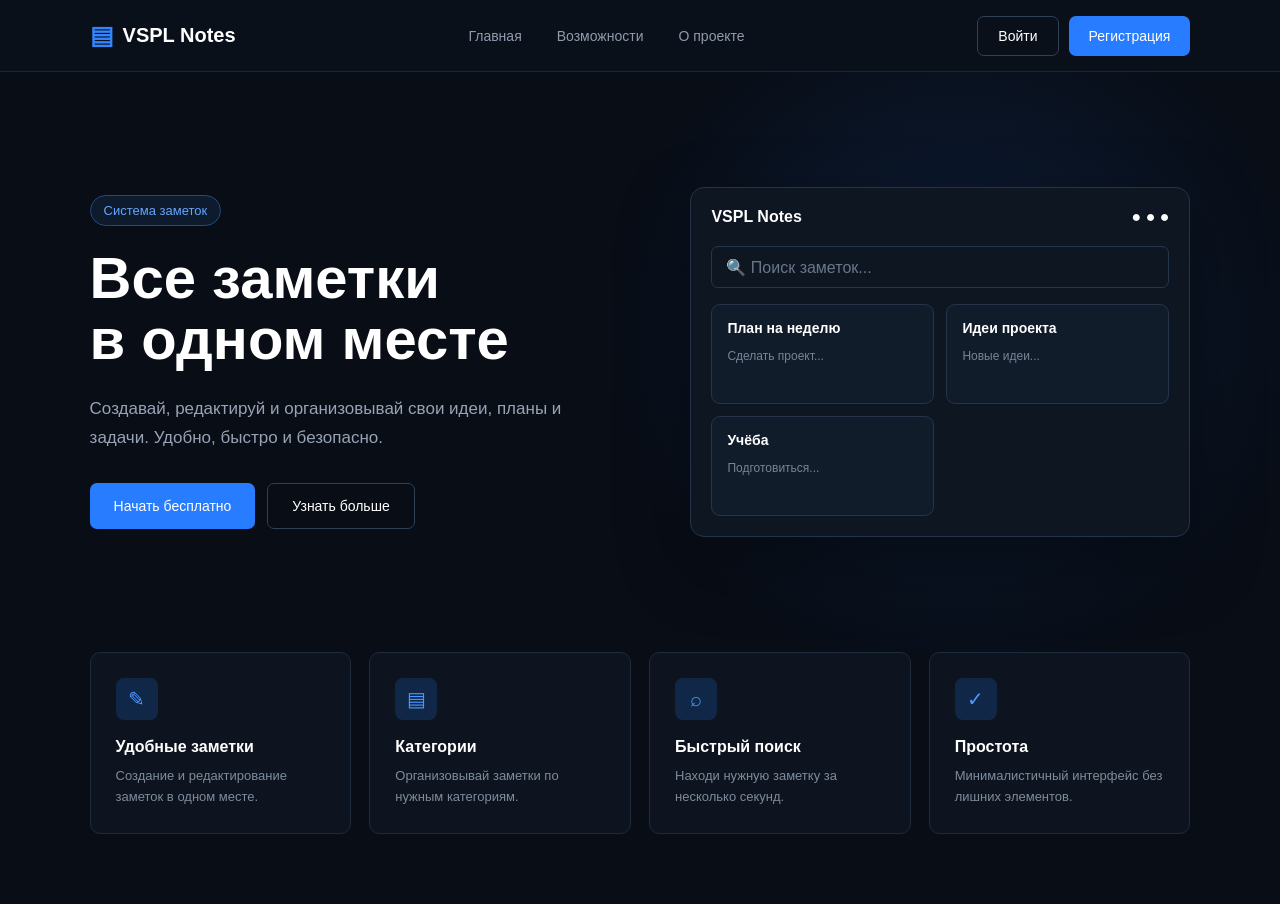
==== index.html @ 58bb454a "Add files via upload" ====
<!DOCTYPE html>
<html lang="ru">
<head>
    <meta charset="UTF-8">
    <meta name="viewport" content="width=device-width, initial-scale=1.0">

    <title>VSPL Notes</title>

    <link rel="stylesheet" href="style.css">
</head>

<body>

    <header class="header">
        <div class="logo">
            <span class="logo-icon">▤</span>
            VSPL Notes
        </div>

        <nav class="nav">
            <a href="index.html">Главная</a>
            <a href="#features">Возможности</a>
            <a href="#features">О проекте</a>
        </nav>

        <div class="header-buttons">
            <button class="btn btn-outline" type="button">Войти</button>
            <button class="btn btn-primary" type="button">Регистрация</button>
        </div>
    </header>


    <main>

        <section class="hero">

            <div class="hero-content">

                <div class="badge">
                    Система заметок
                </div>

                <h1>
                    Все заметки<br>
                    в одном месте
                </h1>

                <p>
                    Создавай, редактируй и организовывай
                    свои идеи, планы и задачи.
                    Удобно, быстро и безопасно.
                </p>

                <div class="hero-buttons">
                    <button type="button" class="btn btn-primary btn-large">
                        Начать бесплатно
                    </button>

                    <button type="button" class="btn btn-outline btn-large">
                        Узнать больше
                    </button>
                </div>

            </div>

            <div class="hero-card">

                <div class="mini-header">
                    <span>VSPL Notes</span>
                    <span>● ● ●</span>
                </div>

                <div class="mini-search">
                    🔍 Поиск заметок...
                </div>

                <div class="mini-notes">

                    <div class="mini-note">
                        <strong>План на неделю</strong>
                        <span>Сделать проект...</span>
                    </div>

                    <div class="mini-note">
                        <strong>Идеи проекта</strong>
                        <span>Новые идеи...</span>
                    </div>

                    <div class="mini-note">
                        <strong>Учёба</strong>
                        <span>Подготовиться...</span>
                    </div>

                </div>

            </div>

        </section>


        <section class="features" id="features">

            <div class="feature">
                <div class="feature-icon">✎</div>

                <h3>Удобные заметки</h3>

                <p>
                    Создание и редактирование
                    заметок в одном месте.
                </p>
            </div>


            <div class="feature">
                <div class="feature-icon">▤</div>

                <h3>Категории</h3>

                <p>
                    Организовывай заметки
                    по нужным категориям.
                </p>
            </div>


            <div class="feature">
                <div class="feature-icon">⌕</div>

                <h3>Быстрый поиск</h3>

                <p>
                    Находи нужную заметку
                    за несколько секунд.
                </p>
            </div>


            <div class="feature">
                <div class="feature-icon">✓</div>

                <h3>Простота</h3>

                <p>
                    Минималистичный интерфейс
                    без лишних элементов.
                </p>
            </div>

        </section>

    </main>


    <script src="script.js"></script>

</body>
</html>
---- style.css ----
* {
    margin: 0;
    padding: 0;
    box-sizing: border-box;
}

body {
    font-family: Arial, sans-serif;
    background: #080d16;
    color: #ffffff;
    min-height: 100vh;
}

.header {
    height: 72px;
    display: flex;
    align-items: center;
    justify-content: space-between;
    padding: 0 7%;
    border-bottom: 1px solid #1b2635;
    background: #0a101a;
}

.logo {
    display: flex;
    align-items: center;
    gap: 9px;
    font-size: 20px;
    font-weight: 700;
}

.logo-icon {
    color: #3185ff;
    font-size: 25px;
}

.nav {
    display: flex;
    gap: 35px;
}

.nav a {
    color: #8f9bad;
    text-decoration: none;
    font-size: 14px;
}

.nav a:hover {
    color: #ffffff;
}

.header-buttons {
    display: flex;
    gap: 10px;
}

.btn {
    border: none;
    border-radius: 7px;
    padding: 11px 20px;
    font-size: 14px;
    cursor: pointer;
    transition: 0.2s;
}

.btn-primary {
    background: #287cff;
    color: white;
}

.btn-primary:hover {
    background: #1769e8;
}

.btn-outline {
    background: transparent;
    color: white;
    border: 1px solid #304055;
}

.btn-outline:hover {
    background: #131d2a;
}

.hero {
    min-height: 580px;
    display: flex;
    align-items: center;
    justify-content: space-between;
    gap: 70px;
    padding: 70px 7%;
    background:
        radial-gradient(
            circle at 75% 45%,
            rgba(40, 124, 255, 0.15),
            transparent 35%
        );
}

.hero-content {
    max-width: 560px;
}

.badge {
    display: inline-block;
    padding: 7px 13px;
    margin-bottom: 22px;
    border: 1px solid #234a7c;
    border-radius: 20px;
    color: #65a5ff;
    background: #0d1b2d;
    font-size: 13px;
}

.hero h1 {
    font-size: 58px;
    line-height: 1.05;
    margin-bottom: 25px;
}

.hero p {
    color: #98a4b5;
    font-size: 17px;
    line-height: 1.7;
    max-width: 480px;
}

.hero-buttons {
    display: flex;
    gap: 12px;
    margin-top: 30px;
}

.btn-large {
    padding: 14px 24px;
}

.hero-card {
    width: 500px;
    min-height: 330px;
    padding: 20px;
    border: 1px solid #243347;
    border-radius: 14px;
    background: #0e1622;
    box-shadow: 0 25px 70px rgba(0, 0, 0, 0.35);
}

.mini-header {
    display: flex;
    justify-content: space-between;
    color: #ffffff;
    font-weight: 600;
    margin-bottom: 20px;
}

.mini-search {
    height: 42px;
    display: flex;
    align-items: center;
    padding: 0 14px;
    border: 1px solid #26364a;
    border-radius: 7px;
    color: #69778a;
    margin-bottom: 16px;
}

.mini-notes {
    display: grid;
    grid-template-columns: repeat(2, 1fr);
    gap: 12px;
}

.mini-note {
    min-height: 100px;
    padding: 15px;
    border: 1px solid #253449;
    border-radius: 9px;
    background: #111c2a;
}

.mini-note strong {
    display: block;
    margin-bottom: 10px;
    font-size: 14px;
}

.mini-note span {
    color: #778598;
    font-size: 12px;
}

.features {
    display: grid;
    grid-template-columns: repeat(4, 1fr);
    gap: 18px;
    padding: 0 7% 70px;
}

.feature {
    padding: 25px;
    border: 1px solid #1e2b3d;
    border-radius: 10px;
    background: #0d141f;
}

.feature-icon {
    width: 42px;
    height: 42px;
    display: flex;
    align-items: center;
    justify-content: center;
    margin-bottom: 18px;
    border-radius: 8px;
    background: #102747;
    color: #4d98ff;
    font-size: 20px;
}

.feature h3 {
    margin-bottom: 10px;
    font-size: 16px;
}

.feature p {
    color: #7e8b9d;
    font-size: 13px;
    line-height: 1.6;
}


@media (max-width: 900px) {

    .nav {
        display: none;
    }

    .hero {
        flex-direction: column;
        align-items: flex-start;
    }

    .hero-card {
        width: 100%;
    }

    .features {
        grid-template-columns: repeat(2, 1fr);
    }
}


@media (max-width: 600px) {

    .header {
        padding: 0 20px;
    }

    .header-buttons .btn-outline {
        display: none;
    }

    .hero {
        padding: 50px 20px;
    }

    .hero h1 {
        font-size: 42px;
    }

    .hero-buttons {
        flex-direction: column;
    }

    .hero-card {
        width: 100%;
    }

    .features {
        grid-template-columns: 1fr;
        padding: 0 20px 50px;
    }
}


a {
    color: #65a5ff;
    text-decoration: none;
}

.auth-page {
    min-height: 100vh;
    background:
        radial-gradient(
            circle at 50% 40%,
            rgba(40, 124, 255, 0.12),
            transparent 40%
        ),
        #080d16;
}

.auth-logo {
    color: #ffffff;
}

.auth-link {
    font-size: 14px;
}

.auth-container {
    min-height: calc(100vh - 72px);
    display: flex;
    justify-content: center;
    align-items: center;
    padding: 40px 20px;
}

.auth-card {
    width: 100%;
    max-width: 440px;
    padding: 35px;
    border: 1px solid #243347;
    border-radius: 14px;
    background: #0d141f;
    box-shadow: 0 20px 60px rgba(0, 0, 0, 0.25);
}

.auth-icon {
    width: 48px;
    height: 48px;
    display: flex;
    align-items: center;
    justify-content: center;
    margin: 0 auto 20px;
    border-radius: 12px;
    background: #102747;
    color: #4d98ff;
    font-size: 27px;
}

.auth-card h1 {
    text-align: center;
    font-size: 26px;
    margin-bottom: 12px;
}

.auth-description {
    margin-bottom: 28px;
    color: #8f9bad;
    text-align: center;
    font-size: 14px;
    line-height: 1.6;
}

.auth-card label {
    display: block;
    margin: 17px 0 8px;
    font-size: 13px;
    color: #c4cedb;
}

.auth-card input {
    width: 100%;
    padding: 13px;
    border: 1px solid #26364a;
    border-radius: 7px;
    outline: none;
    background: #0a111b;
    color: #ffffff;
    font-size: 14px;
}

.auth-card input:focus {
    border-color: #287cff;
}

.auth-card input::placeholder {
    color: #66758a;
}

.auth-submit {
    width: 100%;
    margin-top: 18px;
    padding: 14px;
}

.auth-footer {
    margin-top: 24px;
    text-align: center;
    color: #8f9bad;
    font-size: 13px;
}

.auth-footer a {
    margin-left: 4px;
}

.auth-message {
    margin-top: 12px;
    color: #ff7777;
    font-size: 13px;
    line-height: 1.5;
}

@media (max-width: 500px) {
    .auth-card {
        padding: 25px 20px;
    }

    .auth-link {
        font-size: 12px;
    }
}


/* =====================================
   VSPL NOTES — DASHBOARD
===================================== */

.dashboard-page {
    display: flex;
    min-height: 100vh;
    background: #080d16;
    color: #edf3fc;
}

.dashboard-page button,
.dashboard-page input,
.dashboard-page select,
.dashboard-page textarea {
    font: inherit;
}

.sidebar {
    width: 250px;
    flex-shrink: 0;
    display: flex;
    flex-direction: column;
    padding: 28px 17px 18px;
    background: #0b121d;
    border-right: 1px solid #1e2b3d;
}

.sidebar .logo {
    margin: 0 0 35px 8px;
    color: #fff;
    text-decoration: none;
}

.sidebar-add {
    width: 100%;
    min-height: 44px;
    margin-bottom: 34px;
}

.sidebar-heading,
.topbar-caption,
.welcome-label {
    color: #718198;
    font-size: 10px;
    font-weight: 700;
    letter-spacing: 1.3px;
}

.sidebar-heading {
    margin: 0 8px 13px;
}

.sidebar-nav {
    display: flex;
    flex-direction: column;
    gap: 6px;
}

.side-link {
    display: flex;
    align-items: center;
    gap: 11px;
    width: 100%;
    padding: 12px 10px;
    border: 1px solid transparent;
    border-radius: 7px;
    background: transparent;
    color: #96a5b9;
    text-align: left;
    font-size: 13px;
    cursor: pointer;
}

.side-link > span:first-child {
    width: 18px;
    text-align: center;
    font-size: 17px;
}

.side-link:hover,
.side-link.active {
    color: #eaf3ff;
    background: #14243a;
}

.side-link.active {
    border-color: #203a5b;
}

.side-count {
    margin-left: auto;
    color: #7e9ec6;
    font-size: 11px;
}

.sidebar-bottom {
    display: flex;
    align-items: center;
    gap: 10px;
    margin-top: auto;
    padding: 18px 2px 0;
    border-top: 1px solid #1e2b3d;
}

.user-avatar {
    display: flex;
    align-items: center;
    justify-content: center;
    width: 37px;
    height: 37px;
    flex-shrink: 0;
    border-radius: 50%;
    background: #213754;
    color: #bcd8ff;
    font-weight: 700;
}

.user-info {
    display: flex;
    flex-direction: column;
    gap: 4px;
    min-width: 0;
}

.user-info strong {
    font-size: 12px;
}

.user-info span {
    color: #7e8da1;
    font-size: 10px;
}

.logout-link {
    margin-left: auto;
    color: #8b9bb0;
    font-size: 20px;
}

.dashboard-main {
    flex: 1;
    min-width: 0;
    padding: 32px 38px 20px;
}

.dashboard-topbar {
    display: flex;
    justify-content: space-between;
    align-items: center;
    gap: 20px;
    margin-bottom: 28px;
}

.dashboard-topbar h1 {
    margin-top: 8px;
    font-size: 28px;
    letter-spacing: -0.7px;
}

.topbar-add {
    white-space: nowrap;
}

.welcome-banner {
    position: relative;
    display: flex;
    align-items: center;
    justify-content: space-between;
    min-height: 180px;
    overflow: hidden;
    padding: 28px 32px;
    border: 1px solid #25436a;
    border-radius: 12px;
    background:
        radial-gradient(ellipse at 85% 50%, #193d70 0%, transparent 45%),
        linear-gradient(110deg, #101e31, #0d1523);
}

.welcome-banner > div:first-child {
    position: relative;
    z-index: 1;
    max-width: 600px;
}

.welcome-banner h2 {
    margin: 13px 0 10px;
    font-size: clamp(22px, 3vw, 30px);
}

.welcome-banner p:last-child {
    color: #a0afc2;
    font-size: 13px;
    line-height: 1.7;
}

.welcome-decoration {
    position: absolute;
    right: 38px;
    color: rgba(99, 157, 255, 0.15);
    font-size: 140px;
    font-weight: 800;
    letter-spacing: -12px;
    transform: rotate(-9deg);
}

.stats-grid {
    display: grid;
    grid-template-columns: repeat(3, minmax(0, 1fr));
    gap: 16px;
    margin: 23px 0 36px;
}

.stat-card {
    display: grid;
    grid-template-columns: 42px 1fr;
    align-items: center;
    gap: 5px 13px;
    padding: 19px;
    border: 1px solid #202e40;
    border-radius: 10px;
    background: #0d1521;
}

.stat-icon {
    grid-row: span 3;
    display: flex;
    align-items: center;
    justify-content: center;
    width: 42px;
    height: 42px;
    border-radius: 9px;
    font-size: 21px;
}

.blue-icon {
    color: #66a5ff;
    background: #152c49;
}

.yellow-icon {
    color: #f5c96d;
    background: #382f1d;
}

.green-icon {
    color: #63d6ac;
    background: #15362f;
}

.stat-card > span {
    color: #8e9db1;
    font-size: 12px;
}

.stat-card strong {
    font-size: 25px;
}

.stat-card small {
    color: #6f8095;
    font-size: 11px;
}

.notes-toolbar {
    display: flex;
    justify-content: space-between;
    align-items: center;
    gap: 20px;
    margin-bottom: 22px;
}

.notes-toolbar h2 {
    font-size: 19px;
    margin-bottom: 7px;
}

.notes-toolbar p {
    color: #7e8da1;
    font-size: 12px;
}

.notes-controls {
    display: flex;
    align-items: center;
    gap: 9px;
}

.search-box {
    display: flex;
    align-items: center;
    gap: 8px;
    width: 220px;
    padding: 0 12px;
    border: 1px solid #26364a;
    border-radius: 7px;
    background: #0c1420;
    color: #8396ad;
}

.search-box input {
    width: 100%;
    min-width: 0;
    height: 39px;
    border: 0;
    outline: 0;
    background: transparent;
    color: #fff;
    font-size: 12px;
}

.search-box input::placeholder {
    color: #697b91;
}

.dashboard-page select {
    max-width: 180px;
    height: 39px;
    padding: 0 10px;
    border: 1px solid #26364a;
    border-radius: 7px;
    outline: none;
    background: #0c1420;
    color: #c1ccda;
    font-size: 12px;
}

.category-shortcuts {
    display: flex;
    flex-wrap: wrap;
    gap: 9px;
    margin-bottom: 19px;
}

.category-chip {
    display: flex;
    align-items: center;
    gap: 7px;
    padding: 9px 12px;
    border: 1px solid #253347;
    border-radius: 7px;
    background: #0d1521;
    color: #9baabd;
    font-size: 12px;
    cursor: pointer;
}

.category-chip:hover,
.category-chip.selected {
    border-color: #3765a0;
    background: #14253c;
    color: #e4efff;
}

.chip-dot {
    width: 7px;
    height: 7px;
    border-radius: 50%;
}

.study-dot {
    background: #61a2ff;
}

.work-dot {
    background: #b18aff;
}

.personal-dot {
    background: #55d5a4;
}

.ideas-dot {
    background: #f3b55e;
}

.notes-grid {
    display: grid;
    grid-template-columns: repeat(3, minmax(0, 1fr));
    gap: 15px;
}

.note-card {
    min-width: 0;
    display: flex;
    flex-direction: column;
    min-height: 205px;
    padding: 18px;
    border: 1px solid #202e40;
    border-radius: 10px;
    background: #0d1521;
    transition: border-color 0.2s, transform 0.2s;
}

.note-card:hover {
    border-color: #36537a;
    transform: translateY(-2px);
}

.note-card-top {
    display: flex;
    align-items: flex-start;
    gap: 10px;
}

.note-card h3 {
    flex: 1;
    min-width: 0;
    overflow-wrap: anywhere;
    font-size: 15px;
    line-height: 1.5;
}

.note-card-actions {
    display: flex;
    gap: 5px;
}

.note-action {
    display: inline-flex;
    align-items: center;
    justify-content: center;
    width: 29px;
    height: 29px;
    flex-shrink: 0;
    border: 1px solid transparent;
    border-radius: 6px;
    background: transparent;
    color: #8193a9;
    cursor: pointer;
}

.note-action:hover {
    border-color: #314762;
    background: #18273a;
    color: white;
}

.note-action.is-favorite {
    color: #f3c45c;
}

.note-preview {
    display: -webkit-box;
    overflow: hidden;
    margin: 15px 0 18px;
    color: #91a0b3;
    font-size: 12px;
    line-height: 1.7;
    white-space: pre-wrap;
    overflow-wrap: anywhere;
    -webkit-box-orient: vertical;
    -webkit-line-clamp: 3;
}

.note-card-bottom {
    display: flex;
    align-items: center;
    justify-content: space-between;
    flex-wrap: wrap;
    gap: 10px;
    margin-top: auto;
    padding-top: 13px;
    border-top: 1px solid #1d2a3b;
}

.note-category {
    display: inline-block;
    padding: 5px 9px;
    border-radius: 5px;
    background: #172d48;
    color: #8bbaff;
    font-size: 10px;
}

.note-category[data-category="Работа"] {
    background: #29213f;
    color: #c2a4ff;
}

.note-category[data-category="Личное"] {
    background: #15372f;
    color: #75d9b2;
}

.note-category[data-category="Идеи"] {
    background: #3a2d1c;
    color: #f0bf75;
}

.note-date {
    color: #738399;
    font-size: 10px;
}

.note-open {
    display: block;
    width: 100%;
    margin-top: 12px;
    padding: 9px;
    border: 1px solid #293a50;
    border-radius: 6px;
    background: transparent;
    color: #b4c8e2;
    font-size: 11px;
    cursor: pointer;
}

.note-open:hover {
    background: #14243a;
}

.empty-state {
    padding: 65px 20px;
    text-align: center;
    border: 1px dashed #293a50;
    border-radius: 12px;
    background: #0c1420;
}

.empty-state[hidden],
.modal-overlay[hidden] {
    display: none;
}

.empty-icon {
    margin-bottom: 16px;
    color: #5e84b7;
    font-size: 42px;
}

.empty-state h3 {
    margin-bottom: 9px;
    font-size: 19px;
}

.empty-state p {
    margin-bottom: 20px;
    color: #8e9db1;
    font-size: 13px;
}

.dashboard-footer {
    display: flex;
    justify-content: space-between;
    gap: 15px;
    margin-top: 45px;
    padding: 20px 0 5px;
    border-top: 1px solid #1c2939;
    color: #64758b;
    font-size: 11px;
}

/* Окно создания и редактирования */

.modal-overlay {
    position: fixed;
    z-index: 10;
    inset: 0;
    display: flex;
    align-items: center;
    justify-content: center;
    overflow-y: auto;
    padding: 20px;
    background: rgba(3, 7, 13, 0.82);
    backdrop-filter: blur(5px);
}

.note-modal {
    width: 100%;
    max-width: 570px;
    max-height: calc(100vh - 40px);
    overflow-y: auto;
    padding: 27px;
    border: 1px solid #2a3b52;
    border-radius: 12px;
    background: #0e1724;
    box-shadow: 0 25px 90px #0008;
}

.modal-header {
    display: flex;
    justify-content: space-between;
    align-items: flex-start;
    margin-bottom: 25px;
}

.modal-header h2 {
    margin-top: 7px;
    font-size: 22px;
}

.modal-close {
    width: 35px;
    height: 35px;
    border: 1px solid #2b3a4e;
    border-radius: 7px;
    background: transparent;
    color: #b6c4d6;
    font-size: 24px;
    cursor: pointer;
}

.note-modal > label {
    display: block;
    margin: 18px 0 8px;
    color: #c1ccda;
    font-size: 12px;
}

.note-modal > input,
.note-modal > textarea,
.note-modal > select {
    width: 100%;
    max-width: none;
    padding: 12px;
    border: 1px solid #293a50;
    border-radius: 7px;
    outline: none;
    background: #09111c;
    color: #eef4fc;
    font-size: 13px;
}

.note-modal > textarea {
    resize: vertical;
    line-height: 1.7;
}

.note-modal > input:focus,
.note-modal > textarea:focus,
.note-modal > select:focus {
    border-color: #3986ff;
}

.form-error {
    min-height: 18px;
    margin-top: 10px;
    color: #ff8585;
    font-size: 12px;
}

.modal-actions {
    display: flex;
    justify-content: flex-end;
    gap: 10px;
    margin-top: 18px;
}

/* Адаптивность */

@media (max-width: 1200px) {
    .dashboard-main {
        padding: 28px 24px;
    }

    .notes-grid {
        grid-template-columns: repeat(2, minmax(0, 1fr));
    }

    .notes-toolbar {
        align-items: flex-start;
        flex-direction: column;
    }

    .notes-controls {
        width: 100%;
        flex-wrap: wrap;
    }

    .search-box {
        flex: 1;
        min-width: 180px;
    }
}

@media (max-width: 760px) {
    .sidebar {
        width: 70px;
        padding: 20px 9px;
    }

    .sidebar .logo {
        justify-content: center;
        margin: 0 0 28px;
        font-size: 0;
    }

    .sidebar .logo-icon {
        font-size: 25px;
    }

    .sidebar-add {
        padding: 12px 0;
        font-size: 0;
    }

    .sidebar-add span {
        font-size: 21px;
    }

    .sidebar-heading,
    .side-link {
        font-size: 0;
    }

    .side-link {
        justify-content: center;
        padding: 13px 5px;
    }

    .side-link > span:first-child {
        font-size: 18px;
    }

    .side-count,
    .user-info,
    .logout-link {
        display: none;
    }

    .sidebar-bottom {
        justify-content: center;
    }

    .dashboard-main {
        padding: 23px 16px;
    }

    .dashboard-topbar {
        align-items: flex-start;
        flex-direction: column;
    }

    .dashboard-topbar h1 {
        font-size: 24px;
    }

    .welcome-banner {
        min-height: 155px;
        padding: 23px;
    }

    .welcome-decoration {
        right: 10px;
        font-size: 95px;
    }

    .stats-grid {
        grid-template-columns: 1fr;
        gap: 10px;
    }

    .stat-card {
        grid-template-columns: 42px 1fr;
    }

    .notes-grid {
        grid-template-columns: 1fr;
    }

    .notes-controls > select {
        flex: 1;
        min-width: 0;
    }

    .dashboard-footer {
        flex-direction: column;
    }
}

@media (max-width: 420px) {
    .dashboard-main {
        padding: 20px 11px;
    }

    .welcome-banner {
        padding: 18px;
    }

    .welcome-banner h2 {
        max-width: 230px;
        font-size: 22px;
    }

    .note-modal {
        padding: 20px;
    }

    .modal-actions {
        flex-direction: column-reverse;
    }

    .modal-actions .btn {
        width: 100%;
    }
}

.note-card[draggable="true"] {
    cursor: grab;
}

.note-card.dragging {
    opacity: 0.4;
    border-color: #3986ff;
}

.note-card.drag-over {
    border-color: #3986ff;
    box-shadow: 0 0 0 1px #3986ff;
    transform: translateY(-3px);
}



/* Страница категорий */

.category-page-grid {
    display: grid;
    grid-template-columns: repeat(2, minmax(0, 1fr));
    gap: 18px;
    margin-top: 30px;
}

.category-page-card {
    padding: 24px;
    border: 1px solid #243347;
    border-radius: 11px;
    background: #0d1521;
    transition: border-color 0.2s, transform 0.2s;
}

.category-page-card:hover {
    border-color: #3986ff;
    transform: translateY(-2px);
}

.category-page-card h2 {
    margin: 18px 0 8px;
    font-size: 19px;
}

.category-page-card p {
    color: #8999ad;
    font-size: 13px;
    line-height: 1.7;
}

.category-page-icon {
    display: flex;
    align-items: center;
    justify-content: center;
    width: 45px;
    height: 45px;
    border-radius: 9px;
    background: #152c49;
    color: #71aaff;
    font-size: 22px;
}

.category-page-count {
    display: block;
    margin: 20px 0 15px;
    color: #dce8f8;
    font-size: 13px;
}

.category-page-card a {
    display: inline-block;
    color: #69a6ff;
    font-size: 12px;
}

.category-page-note {
    margin-top: 25px;
    color: #718198;
    font-size: 12px;
}

@media (max-width: 600px) {
    .category-page-grid {
        grid-template-columns: 1fr;
    }
}


.profile-card,
.profile-settings {
    background: var(--card-bg, #171e2b);
    border: 1px solid var(--border-color, #2b3445);
    border-radius: 16px;
    padding: 24px;
    margin-top: 24px;
}

.profile-card {
    display: flex;
    align-items: center;
    gap: 20px;
}

.profile-avatar {
    width: 76px;
    height: 76px;
    border-radius: 50%;
    display: flex;
    align-items: center;
    justify-content: center;
    background: #2878ed;
    color: white;
    font-size: 30px;
    font-weight: 700;
    flex-shrink: 0;
}

.profile-info h2,
.profile-settings h2 {
    margin-top: 0;
}

.profile-info p,
.setting-row p {
    color: #9ba8bc;
    margin: 8px 0;
}

.profile-status {
    color: #75aaff;
    font-size: 13px;
}

.profile-settings form {
    display: flex;
    flex-direction: column;
    gap: 12px;
    max-width: 500px;
}

.profile-settings input[type="text"],
.profile-settings input[type="email"] {
    width: 100%;
    padding: 12px 14px;
    border-radius: 9px;
    border: 1px solid #354158;
    background: #101621;
    color: white;
    font: inherit;
    box-sizing: border-box;
}

.primary-button {
    padding: 12px 18px;
    border: none;
    border-radius: 9px;
    background: #2878ed;
    color: white;
    font: inherit;
    cursor: pointer;
    margin-top: 8px;
}

.primary-button:hover {
    background: #1d66cf;
}

#profile-message {
    color: #75aaff;
    margin: 4px 0 0;
}

.setting-row {
    display: flex;
    align-items: center;
    justify-content: space-between;
    gap: 16px;
}

.theme-switch {
    display: flex;
    align-items: center;
    gap: 10px;
    cursor: pointer;
}

@media (max-width: 600px) {
    .profile-card {
        align-items: flex-start;
        flex-direction: column;
    }

    .setting-row {
        align-items: flex-start;
        flex-direction: column;
    }
}


/* Состояния загрузки и ошибок */
.loading-message {
    color: #9ba8bc;
    padding: 24px 0;
}

.auth-message.error,
#profile-message.error,
.form-error.error {
    color: #ff8585;
}

button:disabled {
    opacity: 0.65;
    cursor: wait;
}

.note-card[draggable="true"] {
    cursor: grab;
}

.note-card.dragging {
    opacity: 0.45;
}

.note-card.drag-over {
    outline: 2px solid #3986ff;
    transform: translateY(-2px);
}

/* Светлая тема */
body.light-theme {
    background: #f3f6fb;
    color: #172033;
}

body.light-theme .sidebar,
body.light-theme .stat-card,
body.light-theme .note-card,
body.light-theme .profile-card,
body.light-theme .profile-settings,
body.light-theme .category-page-card {
    background: #ffffff;
    border-color: #dce3ed;
    color: #172033;
}

body.light-theme .dashboard-main,
body.light-theme .notes-section {
    color: #172033;
}

body.light-theme .sidebar-heading,
body.light-theme .topbar-caption,
body.light-theme .note-date,
body.light-theme .profile-info p,
body.light-theme .setting-row p,
body.light-theme .category-page-card p,
body.light-theme .category-page-note {
    color: #66748a;
}

body.light-theme .note-preview {
    color: #536176;
}

body.light-theme .notes-controls input,
body.light-theme .notes-controls select,
body.light-theme .profile-settings input[type="text"],
body.light-theme .profile-settings input[type="email"],
body.light-theme .note-modal input,
body.light-theme .note-modal textarea,
body.light-theme .note-modal select {
    background: #ffffff;
    color: #172033;
    border-color: #ccd6e4;
}

body.light-theme .modal-overlay {
    background: rgba(20, 30, 48, 0.45);
}

body.light-theme .note-modal {
    background: #ffffff;
    color: #172033;
}

body.light-theme .category-page-count {
    color: #334155;
}

@media (max-width: 600px) {
    .profile-card,
    .profile-settings {
        padding: 18px;
    }
}
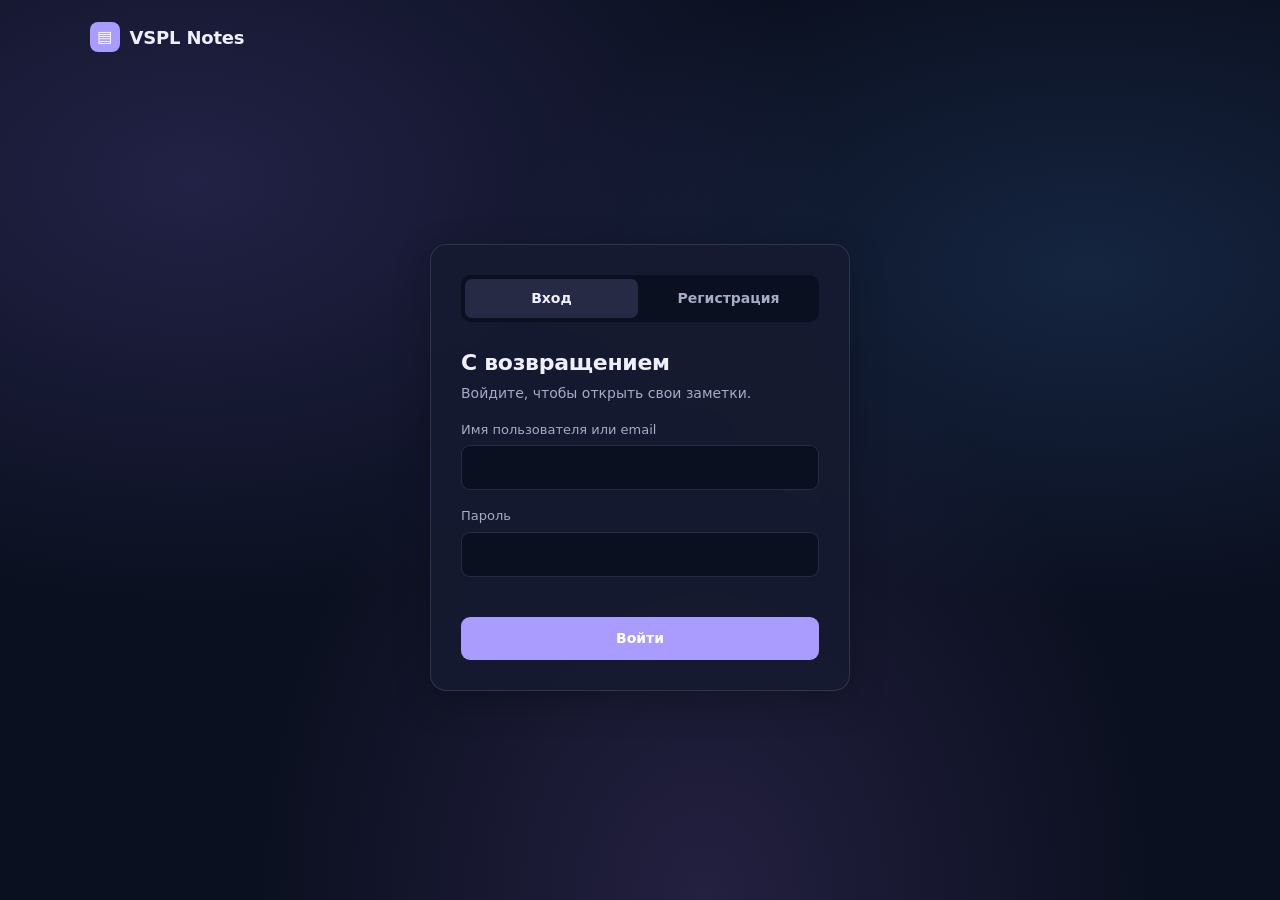
==== commit eafdd745: "Add files via upload" ====
--- a/index.html
+++ b/index.html
@@ -3,156 +3,80 @@
 <head>
     <meta charset="UTF-8">
     <meta name="viewport" content="width=device-width, initial-scale=1.0">
-
-    <title>VSPL Notes</title>
-
+    <title>VSPL Notes — вход</title>
     <link rel="stylesheet" href="style.css">
 </head>
+<body data-page="auth" class="auth-page">
 
-<body>
-
-    <header class="header">
-        <div class="logo">
-            <span class="logo-icon">▤</span>
-            VSPL Notes
-        </div>
-
-        <nav class="nav">
-            <a href="index.html">Главная</a>
-            <a href="#features">Возможности</a>
-            <a href="#features">О проекте</a>
-        </nav>
-
-        <div class="header-buttons">
-            <button class="btn btn-outline" type="button">Войти</button>
-            <button class="btn btn-primary" type="button">Регистрация</button>
-        </div>
+    <header class="auth-header">
+        <a href="index.html" class="logo" data-logo>
+            <span class="logo-icon">▤</span>VSPL Notes
+        </a>
     </header>
 
+    <main class="auth-main">
+        <div class="auth-card">
 
-    <main>
-
-        <section class="hero">
-
-            <div class="hero-content">
-
-                <div class="badge">
-                    Система заметок
-                </div>
-
-                <h1>
-                    Все заметки<br>
-                    в одном месте
-                </h1>
-
-                <p>
-                    Создавай, редактируй и организовывай
-                    свои идеи, планы и задачи.
-                    Удобно, быстро и безопасно.
-                </p>
-
-                <div class="hero-buttons">
-                    <button type="button" class="btn btn-primary btn-large">
-                        Начать бесплатно
-                    </button>
-
-                    <button type="button" class="btn btn-outline btn-large">
-                        Узнать больше
-                    </button>
-                </div>
-
+            <div class="auth-tabs" role="tablist">
+                <button type="button" class="auth-tab" role="tab" id="tab-login"
+                        data-tab="login" aria-selected="true">Вход</button>
+                <button type="button" class="auth-tab" role="tab" id="tab-register"
+                        data-tab="register" aria-selected="false">Регистрация</button>
             </div>
 
-            <div class="hero-card">
+            <!-- Форма входа -->
+            <form id="login-form" novalidate>
+                <h1>С возвращением</h1>
+                <p class="auth-lead">Войдите, чтобы открыть свои заметки.</p>
 
-                <div class="mini-header">
-                    <span>VSPL Notes</span>
-                    <span>● ● ●</span>
-                </div>
+                <label class="field">
+                    <span>Имя пользователя или email</span>
+                    <input type="text" id="login-username" autocomplete="username" required>
+                </label>
 
-                <div class="mini-search">
-                    🔍 Поиск заметок...
-                </div>
+                <label class="field">
+                    <span>Пароль</span>
+                    <input type="password" id="login-password" autocomplete="current-password" required>
+                </label>
 
-                <div class="mini-notes">
+                <p class="form-message" id="login-message" role="status"></p>
 
-                    <div class="mini-note">
-                        <strong>План на неделю</strong>
-                        <span>Сделать проект...</span>
-                    </div>
+                <button type="submit" class="btn btn-primary auth-submit">Войти</button>
+            </form>
 
-                    <div class="mini-note">
-                        <strong>Идеи проекта</strong>
-                        <span>Новые идеи...</span>
-                    </div>
+            <!-- Форма регистрации -->
+            <form id="register-form" novalidate hidden>
+                <h1>Создать аккаунт</h1>
+                <p class="auth-lead">Это займёт меньше минуты.</p>
 
-                    <div class="mini-note">
-                        <strong>Учёба</strong>
-                        <span>Подготовиться...</span>
-                    </div>
+                <label class="field">
+                    <span>Имя пользователя</span>
+                    <input type="text" id="register-name" autocomplete="username" maxlength="80" required>
+                </label>
 
-                </div>
+                <label class="field">
+                    <span>Email</span>
+                    <input type="email" id="register-email" autocomplete="email" required>
+                </label>
 
-            </div>
+                <label class="field">
+                    <span>Пароль (минимум 8 символов)</span>
+                    <input type="password" id="register-password" autocomplete="new-password" required>
+                </label>
 
-        </section>
+                <label class="field">
+                    <span>Повторите пароль</span>
+                    <input type="password" id="register-confirm" autocomplete="new-password" required>
+                </label>
 
+                <p class="form-message" id="register-message" role="status"></p>
 
-        <section class="features" id="features">
+                <button type="submit" class="btn btn-primary auth-submit">Зарегистрироваться</button>
+            </form>
 
-            <div class="feature">
-                <div class="feature-icon">✎</div>
-
-                <h3>Удобные заметки</h3>
-
-                <p>
-                    Создание и редактирование
-                    заметок в одном месте.
-                </p>
-            </div>
-
-
-            <div class="feature">
-                <div class="feature-icon">▤</div>
-
-                <h3>Категории</h3>
-
-                <p>
-                    Организовывай заметки
-                    по нужным категориям.
-                </p>
-            </div>
-
-
-            <div class="feature">
-                <div class="feature-icon">⌕</div>
-
-                <h3>Быстрый поиск</h3>
-
-                <p>
-                    Находи нужную заметку
-                    за несколько секунд.
-                </p>
-            </div>
-
-
-            <div class="feature">
-                <div class="feature-icon">✓</div>
-
-                <h3>Простота</h3>
-
-                <p>
-                    Минималистичный интерфейс
-                    без лишних элементов.
-                </p>
-            </div>
-
-        </section>
-
+        </div>
     </main>
 
-
     <script src="script.js"></script>
-
 </body>
-</html>+</html>
--- a/style.css
+++ b/style.css
@@ -1,1508 +1,1173 @@
-* {
-    margin: 0;
-    padding: 0;
-    box-sizing: border-box;
-}
-
-body {
-    font-family: Arial, sans-serif;
-    background: #080d16;
-    color: #ffffff;
-    min-height: 100vh;
-}
-
-.header {
-    height: 72px;
-    display: flex;
-    align-items: center;
-    justify-content: space-between;
-    padding: 0 7%;
-    border-bottom: 1px solid #1b2635;
-    background: #0a101a;
-}
-
-.logo {
-    display: flex;
-    align-items: center;
-    gap: 9px;
-    font-size: 20px;
-    font-weight: 700;
-}
-
-.logo-icon {
-    color: #3185ff;
-    font-size: 25px;
-}
-
-.nav {
-    display: flex;
-    gap: 35px;
-}
-
-.nav a {
-    color: #8f9bad;
-    text-decoration: none;
-    font-size: 14px;
-}
-
-.nav a:hover {
-    color: #ffffff;
-}
-
-.header-buttons {
-    display: flex;
-    gap: 10px;
-}
-
-.btn {
-    border: none;
-    border-radius: 7px;
-    padding: 11px 20px;
-    font-size: 14px;
-    cursor: pointer;
-    transition: 0.2s;
-}
-
-.btn-primary {
-    background: #287cff;
-    color: white;
-}
-
-.btn-primary:hover {
-    background: #1769e8;
-}
-
-.btn-outline {
-    background: transparent;
-    color: white;
-    border: 1px solid #304055;
-}
-
-.btn-outline:hover {
-    background: #131d2a;
-}
-
-.hero {
-    min-height: 580px;
-    display: flex;
-    align-items: center;
-    justify-content: space-between;
-    gap: 70px;
-    padding: 70px 7%;
-    background:
-        radial-gradient(
-            circle at 75% 45%,
-            rgba(40, 124, 255, 0.15),
-            transparent 35%
-        );
-}
-
-.hero-content {
-    max-width: 560px;
-}
-
-.badge {
-    display: inline-block;
-    padding: 7px 13px;
-    margin-bottom: 22px;
-    border: 1px solid #234a7c;
-    border-radius: 20px;
-    color: #65a5ff;
-    background: #0d1b2d;
-    font-size: 13px;
-}
-
-.hero h1 {
-    font-size: 58px;
-    line-height: 1.05;
-    margin-bottom: 25px;
-}
-
-.hero p {
-    color: #98a4b5;
-    font-size: 17px;
-    line-height: 1.7;
-    max-width: 480px;
-}
-
-.hero-buttons {
-    display: flex;
-    gap: 12px;
-    margin-top: 30px;
-}
-
-.btn-large {
-    padding: 14px 24px;
-}
-
-.hero-card {
-    width: 500px;
-    min-height: 330px;
-    padding: 20px;
-    border: 1px solid #243347;
-    border-radius: 14px;
-    background: #0e1622;
-    box-shadow: 0 25px 70px rgba(0, 0, 0, 0.35);
-}
-
-.mini-header {
-    display: flex;
-    justify-content: space-between;
-    color: #ffffff;
-    font-weight: 600;
-    margin-bottom: 20px;
-}
-
-.mini-search {
-    height: 42px;
-    display: flex;
-    align-items: center;
-    padding: 0 14px;
-    border: 1px solid #26364a;
-    border-radius: 7px;
-    color: #69778a;
-    margin-bottom: 16px;
-}
-
-.mini-notes {
-    display: grid;
-    grid-template-columns: repeat(2, 1fr);
-    gap: 12px;
-}
-
-.mini-note {
-    min-height: 100px;
-    padding: 15px;
-    border: 1px solid #253449;
-    border-radius: 9px;
-    background: #111c2a;
-}
-
-.mini-note strong {
-    display: block;
-    margin-bottom: 10px;
-    font-size: 14px;
-}
-
-.mini-note span {
-    color: #778598;
-    font-size: 12px;
-}
-
-.features {
-    display: grid;
-    grid-template-columns: repeat(4, 1fr);
-    gap: 18px;
-    padding: 0 7% 70px;
-}
-
-.feature {
-    padding: 25px;
-    border: 1px solid #1e2b3d;
-    border-radius: 10px;
-    background: #0d141f;
-}
-
-.feature-icon {
-    width: 42px;
-    height: 42px;
-    display: flex;
-    align-items: center;
-    justify-content: center;
-    margin-bottom: 18px;
-    border-radius: 8px;
-    background: #102747;
-    color: #4d98ff;
-    font-size: 20px;
-}
-
-.feature h3 {
-    margin-bottom: 10px;
-    font-size: 16px;
-}
-
-.feature p {
-    color: #7e8b9d;
-    font-size: 13px;
-    line-height: 1.6;
-}
-
-
-@media (max-width: 900px) {
-
-    .nav {
-        display: none;
-    }
-
-    .hero {
-        flex-direction: column;
-        align-items: flex-start;
-    }
-
-    .hero-card {
-        width: 100%;
-    }
-
-    .features {
-        grid-template-columns: repeat(2, 1fr);
-    }
-}
-
-
-@media (max-width: 600px) {
-
-    .header {
-        padding: 0 20px;
-    }
-
-    .header-buttons .btn-outline {
-        display: none;
-    }
-
-    .hero {
-        padding: 50px 20px;
-    }
-
-    .hero h1 {
-        font-size: 42px;
-    }
-
-    .hero-buttons {
-        flex-direction: column;
-    }
-
-    .hero-card {
-        width: 100%;
-    }
-
-    .features {
-        grid-template-columns: 1fr;
-        padding: 0 20px 50px;
-    }
-}
-
-
-a {
-    color: #65a5ff;
-    text-decoration: none;
-}
-
-.auth-page {
-    min-height: 100vh;
-    background:
-        radial-gradient(
-            circle at 50% 40%,
-            rgba(40, 124, 255, 0.12),
-            transparent 40%
-        ),
-        #080d16;
-}
-
-.auth-logo {
-    color: #ffffff;
-}
-
-.auth-link {
-    font-size: 14px;
-}
-
-.auth-container {
-    min-height: calc(100vh - 72px);
-    display: flex;
-    justify-content: center;
-    align-items: center;
-    padding: 40px 20px;
-}
-
-.auth-card {
-    width: 100%;
-    max-width: 440px;
-    padding: 35px;
-    border: 1px solid #243347;
-    border-radius: 14px;
-    background: #0d141f;
-    box-shadow: 0 20px 60px rgba(0, 0, 0, 0.25);
-}
-
-.auth-icon {
-    width: 48px;
-    height: 48px;
-    display: flex;
-    align-items: center;
-    justify-content: center;
-    margin: 0 auto 20px;
-    border-radius: 12px;
-    background: #102747;
-    color: #4d98ff;
-    font-size: 27px;
-}
-
-.auth-card h1 {
-    text-align: center;
-    font-size: 26px;
-    margin-bottom: 12px;
-}
-
-.auth-description {
-    margin-bottom: 28px;
-    color: #8f9bad;
-    text-align: center;
-    font-size: 14px;
-    line-height: 1.6;
-}
-
-.auth-card label {
-    display: block;
-    margin: 17px 0 8px;
-    font-size: 13px;
-    color: #c4cedb;
-}
-
-.auth-card input {
-    width: 100%;
-    padding: 13px;
-    border: 1px solid #26364a;
-    border-radius: 7px;
-    outline: none;
-    background: #0a111b;
-    color: #ffffff;
-    font-size: 14px;
-}
-
-.auth-card input:focus {
-    border-color: #287cff;
-}
-
-.auth-card input::placeholder {
-    color: #66758a;
-}
-
-.auth-submit {
-    width: 100%;
-    margin-top: 18px;
-    padding: 14px;
-}
-
-.auth-footer {
-    margin-top: 24px;
-    text-align: center;
-    color: #8f9bad;
-    font-size: 13px;
-}
-
-.auth-footer a {
-    margin-left: 4px;
-}
-
-.auth-message {
-    margin-top: 12px;
-    color: #ff7777;
-    font-size: 13px;
-    line-height: 1.5;
-}
-
-@media (max-width: 500px) {
-    .auth-card {
-        padding: 25px 20px;
-    }
-
-    .auth-link {
-        font-size: 12px;
-    }
-}
-
-
-/* =====================================
-   VSPL NOTES — DASHBOARD
-===================================== */
-
-.dashboard-page {
-    display: flex;
-    min-height: 100vh;
-    background: #080d16;
-    color: #edf3fc;
-}
-
-.dashboard-page button,
-.dashboard-page input,
-.dashboard-page select,
-.dashboard-page textarea {
-    font: inherit;
-}
-
-.sidebar {
-    width: 250px;
-    flex-shrink: 0;
-    display: flex;
-    flex-direction: column;
-    padding: 28px 17px 18px;
-    background: #0b121d;
-    border-right: 1px solid #1e2b3d;
-}
-
-.sidebar .logo {
-    margin: 0 0 35px 8px;
-    color: #fff;
-    text-decoration: none;
-}
-
-.sidebar-add {
-    width: 100%;
-    min-height: 44px;
-    margin-bottom: 34px;
-}
-
-.sidebar-heading,
-.topbar-caption,
-.welcome-label {
-    color: #718198;
-    font-size: 10px;
-    font-weight: 700;
-    letter-spacing: 1.3px;
-}
-
-.sidebar-heading {
-    margin: 0 8px 13px;
-}
-
-.sidebar-nav {
-    display: flex;
-    flex-direction: column;
-    gap: 6px;
-}
-
-.side-link {
-    display: flex;
-    align-items: center;
-    gap: 11px;
-    width: 100%;
-    padding: 12px 10px;
-    border: 1px solid transparent;
-    border-radius: 7px;
-    background: transparent;
-    color: #96a5b9;
-    text-align: left;
-    font-size: 13px;
-    cursor: pointer;
-}
-
-.side-link > span:first-child {
-    width: 18px;
-    text-align: center;
-    font-size: 17px;
-}
-
-.side-link:hover,
-.side-link.active {
-    color: #eaf3ff;
-    background: #14243a;
-}
-
-.side-link.active {
-    border-color: #203a5b;
-}
-
-.side-count {
-    margin-left: auto;
-    color: #7e9ec6;
-    font-size: 11px;
-}
-
-.sidebar-bottom {
-    display: flex;
-    align-items: center;
-    gap: 10px;
-    margin-top: auto;
-    padding: 18px 2px 0;
-    border-top: 1px solid #1e2b3d;
-}
-
-.user-avatar {
-    display: flex;
-    align-items: center;
-    justify-content: center;
-    width: 37px;
-    height: 37px;
-    flex-shrink: 0;
-    border-radius: 50%;
-    background: #213754;
-    color: #bcd8ff;
-    font-weight: 700;
-}
-
-.user-info {
-    display: flex;
-    flex-direction: column;
-    gap: 4px;
-    min-width: 0;
-}
-
-.user-info strong {
-    font-size: 12px;
-}
-
-.user-info span {
-    color: #7e8da1;
-    font-size: 10px;
-}
-
-.logout-link {
-    margin-left: auto;
-    color: #8b9bb0;
-    font-size: 20px;
-}
-
-.dashboard-main {
-    flex: 1;
-    min-width: 0;
-    padding: 32px 38px 20px;
-}
-
-.dashboard-topbar {
-    display: flex;
-    justify-content: space-between;
-    align-items: center;
-    gap: 20px;
-    margin-bottom: 28px;
-}
-
-.dashboard-topbar h1 {
-    margin-top: 8px;
-    font-size: 28px;
-    letter-spacing: -0.7px;
-}
-
-.topbar-add {
-    white-space: nowrap;
-}
-
-.welcome-banner {
-    position: relative;
-    display: flex;
-    align-items: center;
-    justify-content: space-between;
-    min-height: 180px;
-    overflow: hidden;
-    padding: 28px 32px;
-    border: 1px solid #25436a;
-    border-radius: 12px;
-    background:
-        radial-gradient(ellipse at 85% 50%, #193d70 0%, transparent 45%),
-        linear-gradient(110deg, #101e31, #0d1523);
-}
-
-.welcome-banner > div:first-child {
-    position: relative;
-    z-index: 1;
-    max-width: 600px;
-}
-
-.welcome-banner h2 {
-    margin: 13px 0 10px;
-    font-size: clamp(22px, 3vw, 30px);
-}
-
-.welcome-banner p:last-child {
-    color: #a0afc2;
-    font-size: 13px;
-    line-height: 1.7;
-}
-
-.welcome-decoration {
-    position: absolute;
-    right: 38px;
-    color: rgba(99, 157, 255, 0.15);
-    font-size: 140px;
-    font-weight: 800;
-    letter-spacing: -12px;
-    transform: rotate(-9deg);
-}
-
-.stats-grid {
-    display: grid;
-    grid-template-columns: repeat(3, minmax(0, 1fr));
-    gap: 16px;
-    margin: 23px 0 36px;
-}
-
-.stat-card {
-    display: grid;
-    grid-template-columns: 42px 1fr;
-    align-items: center;
-    gap: 5px 13px;
-    padding: 19px;
-    border: 1px solid #202e40;
-    border-radius: 10px;
-    background: #0d1521;
-}
-
-.stat-icon {
-    grid-row: span 3;
-    display: flex;
-    align-items: center;
-    justify-content: center;
-    width: 42px;
-    height: 42px;
-    border-radius: 9px;
-    font-size: 21px;
-}
-
-.blue-icon {
-    color: #66a5ff;
-    background: #152c49;
-}
-
-.yellow-icon {
-    color: #f5c96d;
-    background: #382f1d;
-}
-
-.green-icon {
-    color: #63d6ac;
-    background: #15362f;
-}
-
-.stat-card > span {
-    color: #8e9db1;
-    font-size: 12px;
-}
-
-.stat-card strong {
-    font-size: 25px;
-}
-
-.stat-card small {
-    color: #6f8095;
-    font-size: 11px;
-}
-
-.notes-toolbar {
-    display: flex;
-    justify-content: space-between;
-    align-items: center;
-    gap: 20px;
-    margin-bottom: 22px;
-}
-
-.notes-toolbar h2 {
-    font-size: 19px;
-    margin-bottom: 7px;
-}
-
-.notes-toolbar p {
-    color: #7e8da1;
-    font-size: 12px;
-}
-
-.notes-controls {
-    display: flex;
-    align-items: center;
-    gap: 9px;
-}
-
-.search-box {
-    display: flex;
-    align-items: center;
-    gap: 8px;
-    width: 220px;
-    padding: 0 12px;
-    border: 1px solid #26364a;
-    border-radius: 7px;
-    background: #0c1420;
-    color: #8396ad;
-}
-
-.search-box input {
-    width: 100%;
-    min-width: 0;
-    height: 39px;
-    border: 0;
-    outline: 0;
-    background: transparent;
-    color: #fff;
-    font-size: 12px;
-}
-
-.search-box input::placeholder {
-    color: #697b91;
-}
-
-.dashboard-page select {
-    max-width: 180px;
-    height: 39px;
-    padding: 0 10px;
-    border: 1px solid #26364a;
-    border-radius: 7px;
-    outline: none;
-    background: #0c1420;
-    color: #c1ccda;
-    font-size: 12px;
-}
-
-.category-shortcuts {
-    display: flex;
-    flex-wrap: wrap;
-    gap: 9px;
-    margin-bottom: 19px;
-}
-
-.category-chip {
-    display: flex;
-    align-items: center;
-    gap: 7px;
-    padding: 9px 12px;
-    border: 1px solid #253347;
-    border-radius: 7px;
-    background: #0d1521;
-    color: #9baabd;
-    font-size: 12px;
-    cursor: pointer;
-}
-
-.category-chip:hover,
-.category-chip.selected {
-    border-color: #3765a0;
-    background: #14253c;
-    color: #e4efff;
-}
-
-.chip-dot {
-    width: 7px;
-    height: 7px;
-    border-radius: 50%;
-}
-
-.study-dot {
-    background: #61a2ff;
-}
-
-.work-dot {
-    background: #b18aff;
-}
-
-.personal-dot {
-    background: #55d5a4;
-}
-
-.ideas-dot {
-    background: #f3b55e;
-}
-
-.notes-grid {
-    display: grid;
-    grid-template-columns: repeat(3, minmax(0, 1fr));
-    gap: 15px;
-}
-
-.note-card {
-    min-width: 0;
-    display: flex;
-    flex-direction: column;
-    min-height: 205px;
-    padding: 18px;
-    border: 1px solid #202e40;
-    border-radius: 10px;
-    background: #0d1521;
-    transition: border-color 0.2s, transform 0.2s;
-}
-
-.note-card:hover {
-    border-color: #36537a;
-    transform: translateY(-2px);
-}
-
-.note-card-top {
-    display: flex;
-    align-items: flex-start;
-    gap: 10px;
-}
-
-.note-card h3 {
-    flex: 1;
-    min-width: 0;
-    overflow-wrap: anywhere;
-    font-size: 15px;
-    line-height: 1.5;
-}
-
-.note-card-actions {
-    display: flex;
-    gap: 5px;
-}
-
-.note-action {
-    display: inline-flex;
-    align-items: center;
-    justify-content: center;
-    width: 29px;
-    height: 29px;
-    flex-shrink: 0;
-    border: 1px solid transparent;
-    border-radius: 6px;
-    background: transparent;
-    color: #8193a9;
-    cursor: pointer;
-}
-
-.note-action:hover {
-    border-color: #314762;
-    background: #18273a;
-    color: white;
-}
-
-.note-action.is-favorite {
-    color: #f3c45c;
-}
-
-.note-preview {
-    display: -webkit-box;
-    overflow: hidden;
-    margin: 15px 0 18px;
-    color: #91a0b3;
-    font-size: 12px;
-    line-height: 1.7;
-    white-space: pre-wrap;
-    overflow-wrap: anywhere;
-    -webkit-box-orient: vertical;
-    -webkit-line-clamp: 3;
-}
-
-.note-card-bottom {
-    display: flex;
-    align-items: center;
-    justify-content: space-between;
-    flex-wrap: wrap;
-    gap: 10px;
-    margin-top: auto;
-    padding-top: 13px;
-    border-top: 1px solid #1d2a3b;
-}
-
-.note-category {
-    display: inline-block;
-    padding: 5px 9px;
-    border-radius: 5px;
-    background: #172d48;
-    color: #8bbaff;
-    font-size: 10px;
-}
-
-.note-category[data-category="Работа"] {
-    background: #29213f;
-    color: #c2a4ff;
-}
-
-.note-category[data-category="Личное"] {
-    background: #15372f;
-    color: #75d9b2;
-}
-
-.note-category[data-category="Идеи"] {
-    background: #3a2d1c;
-    color: #f0bf75;
-}
-
-.note-date {
-    color: #738399;
-    font-size: 10px;
-}
-
-.note-open {
-    display: block;
-    width: 100%;
-    margin-top: 12px;
-    padding: 9px;
-    border: 1px solid #293a50;
-    border-radius: 6px;
-    background: transparent;
-    color: #b4c8e2;
-    font-size: 11px;
-    cursor: pointer;
-}
-
-.note-open:hover {
-    background: #14243a;
-}
-
-.empty-state {
-    padding: 65px 20px;
-    text-align: center;
-    border: 1px dashed #293a50;
-    border-radius: 12px;
-    background: #0c1420;
-}
-
-.empty-state[hidden],
-.modal-overlay[hidden] {
-    display: none;
-}
-
-.empty-icon {
-    margin-bottom: 16px;
-    color: #5e84b7;
-    font-size: 42px;
-}
-
-.empty-state h3 {
-    margin-bottom: 9px;
-    font-size: 19px;
-}
-
-.empty-state p {
-    margin-bottom: 20px;
-    color: #8e9db1;
-    font-size: 13px;
-}
-
-.dashboard-footer {
-    display: flex;
-    justify-content: space-between;
-    gap: 15px;
-    margin-top: 45px;
-    padding: 20px 0 5px;
-    border-top: 1px solid #1c2939;
-    color: #64758b;
-    font-size: 11px;
-}
-
-/* Окно создания и редактирования */
-
-.modal-overlay {
-    position: fixed;
-    z-index: 10;
-    inset: 0;
-    display: flex;
-    align-items: center;
-    justify-content: center;
-    overflow-y: auto;
-    padding: 20px;
-    background: rgba(3, 7, 13, 0.82);
-    backdrop-filter: blur(5px);
-}
-
-.note-modal {
-    width: 100%;
-    max-width: 570px;
-    max-height: calc(100vh - 40px);
-    overflow-y: auto;
-    padding: 27px;
-    border: 1px solid #2a3b52;
-    border-radius: 12px;
-    background: #0e1724;
-    box-shadow: 0 25px 90px #0008;
-}
-
-.modal-header {
-    display: flex;
-    justify-content: space-between;
-    align-items: flex-start;
-    margin-bottom: 25px;
-}
-
-.modal-header h2 {
-    margin-top: 7px;
-    font-size: 22px;
-}
-
-.modal-close {
-    width: 35px;
-    height: 35px;
-    border: 1px solid #2b3a4e;
-    border-radius: 7px;
-    background: transparent;
-    color: #b6c4d6;
-    font-size: 24px;
-    cursor: pointer;
-}
-
-.note-modal > label {
-    display: block;
-    margin: 18px 0 8px;
-    color: #c1ccda;
-    font-size: 12px;
-}
-
-.note-modal > input,
-.note-modal > textarea,
-.note-modal > select {
-    width: 100%;
-    max-width: none;
-    padding: 12px;
-    border: 1px solid #293a50;
-    border-radius: 7px;
-    outline: none;
-    background: #09111c;
-    color: #eef4fc;
-    font-size: 13px;
-}
-
-.note-modal > textarea {
-    resize: vertical;
-    line-height: 1.7;
-}
-
-.note-modal > input:focus,
-.note-modal > textarea:focus,
-.note-modal > select:focus {
-    border-color: #3986ff;
-}
-
-.form-error {
-    min-height: 18px;
-    margin-top: 10px;
-    color: #ff8585;
-    font-size: 12px;
-}
-
-.modal-actions {
-    display: flex;
-    justify-content: flex-end;
-    gap: 10px;
-    margin-top: 18px;
-}
-
-/* Адаптивность */
-
-@media (max-width: 1200px) {
-    .dashboard-main {
-        padding: 28px 24px;
-    }
-
-    .notes-grid {
-        grid-template-columns: repeat(2, minmax(0, 1fr));
-    }
-
-    .notes-toolbar {
-        align-items: flex-start;
-        flex-direction: column;
-    }
-
-    .notes-controls {
-        width: 100%;
-        flex-wrap: wrap;
-    }
-
-    .search-box {
-        flex: 1;
-        min-width: 180px;
-    }
-}
-
-@media (max-width: 760px) {
-    .sidebar {
-        width: 70px;
-        padding: 20px 9px;
-    }
-
-    .sidebar .logo {
-        justify-content: center;
-        margin: 0 0 28px;
-        font-size: 0;
-    }
-
-    .sidebar .logo-icon {
-        font-size: 25px;
-    }
-
-    .sidebar-add {
-        padding: 12px 0;
-        font-size: 0;
-    }
-
-    .sidebar-add span {
-        font-size: 21px;
-    }
-
-    .sidebar-heading,
-    .side-link {
-        font-size: 0;
-    }
-
-    .side-link {
-        justify-content: center;
-        padding: 13px 5px;
-    }
-
-    .side-link > span:first-child {
-        font-size: 18px;
-    }
-
-    .side-count,
-    .user-info,
-    .logout-link {
-        display: none;
-    }
-
-    .sidebar-bottom {
-        justify-content: center;
-    }
-
-    .dashboard-main {
-        padding: 23px 16px;
-    }
-
-    .dashboard-topbar {
-        align-items: flex-start;
-        flex-direction: column;
-    }
-
-    .dashboard-topbar h1 {
-        font-size: 24px;
-    }
-
-    .welcome-banner {
-        min-height: 155px;
-        padding: 23px;
-    }
-
-    .welcome-decoration {
-        right: 10px;
-        font-size: 95px;
-    }
-
-    .stats-grid {
-        grid-template-columns: 1fr;
-        gap: 10px;
-    }
-
-    .stat-card {
-        grid-template-columns: 42px 1fr;
-    }
-
-    .notes-grid {
-        grid-template-columns: 1fr;
-    }
-
-    .notes-controls > select {
-        flex: 1;
-        min-width: 0;
-    }
-
-    .dashboard-footer {
-        flex-direction: column;
-    }
-}
-
-@media (max-width: 420px) {
-    .dashboard-main {
-        padding: 20px 11px;
-    }
-
-    .welcome-banner {
-        padding: 18px;
-    }
-
-    .welcome-banner h2 {
-        max-width: 230px;
-        font-size: 22px;
-    }
-
-    .note-modal {
-        padding: 20px;
-    }
-
-    .modal-actions {
-        flex-direction: column-reverse;
-    }
-
-    .modal-actions .btn {
-        width: 100%;
-    }
-}
-
-.note-card[draggable="true"] {
-    cursor: grab;
-}
-
-.note-card.dragging {
-    opacity: 0.4;
-    border-color: #3986ff;
-}
-
-.note-card.drag-over {
-    border-color: #3986ff;
-    box-shadow: 0 0 0 1px #3986ff;
-    transform: translateY(-3px);
-}
-
-
-
-/* Страница категорий */
-
-.category-page-grid {
-    display: grid;
-    grid-template-columns: repeat(2, minmax(0, 1fr));
-    gap: 18px;
-    margin-top: 30px;
-}
-
-.category-page-card {
-    padding: 24px;
-    border: 1px solid #243347;
-    border-radius: 11px;
-    background: #0d1521;
-    transition: border-color 0.2s, transform 0.2s;
-}
-
-.category-page-card:hover {
-    border-color: #3986ff;
-    transform: translateY(-2px);
-}
-
-.category-page-card h2 {
-    margin: 18px 0 8px;
-    font-size: 19px;
-}
-
-.category-page-card p {
-    color: #8999ad;
-    font-size: 13px;
-    line-height: 1.7;
-}
-
-.category-page-icon {
-    display: flex;
-    align-items: center;
-    justify-content: center;
-    width: 45px;
-    height: 45px;
-    border-radius: 9px;
-    background: #152c49;
-    color: #71aaff;
-    font-size: 22px;
-}
-
-.category-page-count {
-    display: block;
-    margin: 20px 0 15px;
-    color: #dce8f8;
-    font-size: 13px;
-}
-
-.category-page-card a {
-    display: inline-block;
-    color: #69a6ff;
-    font-size: 12px;
-}
-
-.category-page-note {
-    margin-top: 25px;
-    color: #718198;
-    font-size: 12px;
-}
-
-@media (max-width: 600px) {
-    .category-page-grid {
-        grid-template-columns: 1fr;
-    }
-}
-
-
-.profile-card,
-.profile-settings {
-    background: var(--card-bg, #171e2b);
-    border: 1px solid var(--border-color, #2b3445);
-    border-radius: 16px;
-    padding: 24px;
-    margin-top: 24px;
-}
-
-.profile-card {
-    display: flex;
-    align-items: center;
-    gap: 20px;
-}
-
-.profile-avatar {
-    width: 76px;
-    height: 76px;
-    border-radius: 50%;
-    display: flex;
-    align-items: center;
-    justify-content: center;
-    background: #2878ed;
-    color: white;
-    font-size: 30px;
-    font-weight: 700;
-    flex-shrink: 0;
-}
-
-.profile-info h2,
-.profile-settings h2 {
-    margin-top: 0;
-}
-
-.profile-info p,
-.setting-row p {
-    color: #9ba8bc;
-    margin: 8px 0;
-}
-
-.profile-status {
-    color: #75aaff;
-    font-size: 13px;
-}
-
-.profile-settings form {
-    display: flex;
-    flex-direction: column;
-    gap: 12px;
-    max-width: 500px;
-}
-
-.profile-settings input[type="text"],
-.profile-settings input[type="email"] {
-    width: 100%;
-    padding: 12px 14px;
-    border-radius: 9px;
-    border: 1px solid #354158;
-    background: #101621;
-    color: white;
-    font: inherit;
-    box-sizing: border-box;
-}
-
-.primary-button {
-    padding: 12px 18px;
-    border: none;
-    border-radius: 9px;
-    background: #2878ed;
-    color: white;
-    font: inherit;
-    cursor: pointer;
-    margin-top: 8px;
-}
-
-.primary-button:hover {
-    background: #1d66cf;
-}
-
-#profile-message {
-    color: #75aaff;
-    margin: 4px 0 0;
-}
-
-.setting-row {
-    display: flex;
-    align-items: center;
-    justify-content: space-between;
-    gap: 16px;
-}
-
-.theme-switch {
-    display: flex;
-    align-items: center;
-    gap: 10px;
-    cursor: pointer;
-}
-
-@media (max-width: 600px) {
-    .profile-card {
-        align-items: flex-start;
-        flex-direction: column;
-    }
-
-    .setting-row {
-        align-items: flex-start;
-        flex-direction: column;
-    }
-}
-
-
-/* Состояния загрузки и ошибок */
+/*1. Переменные*/
+:root {
+    --bg: #0b1020;
+    --surface: rgba(22, 27, 48, 0.88);
+    --surface-2: rgba(43, 48, 76, 0.85);
+    --border: rgba(160, 170, 230, 0.18);
+    --text: #f0efff;
+    --muted: #a6abc7;
+    --accent: #a99bff;
+    --accent-hover: #9280f5;
+    --danger: #ff718b;
+    --success: #72e0bc;
+    --radius: 12px;
+    --shadow: 0 10px 35px rgba(0, 0, 0, 0.25);
+    --font: system-ui, -apple-system, "Segoe UI", Roboto, Arial, sans-serif;
+}
+
+
+/* Светлая тема включается в «Профиле» */
+body.light-theme {
+    --bg: #f4f6fa;
+    --surface: #ffffff;
+    --surface-2: #eef1f6;
+    --border: #dce2ec;
+    --text: #1a2233;
+    --muted: #667085;
+    --accent: #2f6fed;
+    --accent-hover: #2259d1;
+    --shadow: 0 10px 30px rgba(30, 41, 59, 0.12);
+    --success: #0f9d63;
+    --danger: #d93f3f;
+}
+
+/*2. Базовые стили */
+* {
+    margin: 0;
+    padding: 0;
+    box-sizing: border-box;
+}
+
+
+body {
+    min-height: 100vh;
+    background:
+        radial-gradient(
+            ellipse at 15% 20%,
+            rgba(107, 91, 190, 0.24),
+            transparent 42%
+        ),
+        radial-gradient(
+            ellipse at 85% 30%,
+            rgba(66, 130, 210, 0.18),
+            transparent 38%
+        ),
+        radial-gradient(
+            ellipse at 55% 100%,
+            rgba(147, 105, 210, 0.18),
+            transparent 45%
+        ),
+        #0b1020;
+    background-attachment: fixed;
+    color: var(--text);
+    font-family: var(--font);
+    font-size: 15px;
+    line-height: 1.5;
+}
+
+
+a {
+    color: var(--accent);
+    text-decoration: none;
+}
+
+a:hover {
+    text-decoration: underline;
+}
+
+button,
+input,
+select,
+textarea {
+    font: inherit;
+    color: inherit;
+}
+
+[hidden] {
+    display: none !important;
+}
+
+.icon {
+    width: 18px;
+    height: 18px;
+    flex-shrink: 0;
+    fill: none;
+    stroke: currentColor;
+    stroke-width: 1.8;
+    stroke-linecap: round;
+    stroke-linejoin: round;
+}
+
+/* Логотип */
+.logo {
+    display: inline-flex;
+    align-items: center;
+    gap: 10px;
+    color: var(--text);
+    font-size: 18px;
+    font-weight: 700;
+    letter-spacing: -0.2px;
+}
+
+.logo:hover {
+    text-decoration: none;
+}
+
+.logo-icon {
+    display: inline-flex;
+    align-items: center;
+    justify-content: center;
+    width: 30px;
+    height: 30px;
+    border-radius: 8px;
+    background: var(--accent);
+    color: #fff;
+    font-size: 16px;
+}
+
+/* Кнопки */
+.btn {
+    display: inline-flex;
+    align-items: center;
+    justify-content: center;
+    gap: 8px;
+    padding: 10px 18px;
+    border: 1px solid transparent;
+    border-radius: 9px;
+    font-size: 14px;
+    font-weight: 600;
+    cursor: pointer;
+    transition: background 0.15s, border-color 0.15s;
+}
+
+.btn:hover {
+    text-decoration: none;
+}
+
+.btn-primary {
+    background: var(--accent);
+    color: #fff;
+}
+
+.btn-primary:hover {
+    background: var(--accent-hover);
+}
+
+.btn-outline {
+    background: transparent;
+    border-color: var(--border);
+    color: var(--text);
+}
+
+.btn-outline:hover {
+    background: var(--surface-2);
+}
+
+.btn-danger {
+    background: transparent;
+    border-color: var(--danger);
+    color: var(--danger);
+}
+
+.btn-danger:hover {
+    background: var(--danger);
+    color: #fff;
+}
+
+.btn:disabled {
+    opacity: 0.6;
+    cursor: wait;
+}
+
+/* Поля ввода */
+.field {
+    display: block;
+    margin-top: 16px;
+}
+
+.field > span {
+    display: block;
+    margin-bottom: 6px;
+    color: var(--muted);
+    font-size: 13px;
+}
+
+.field input,
+.field select,
+.field textarea {
+    width: 100%;
+    padding: 11px 13px;
+    border: 1px solid var(--border);
+    border-radius: 9px;
+    outline: none;
+    background: var(--bg);
+    font-size: 14px;
+    transition: border-color 0.15s;
+}
+
+.field textarea {
+    min-height: 160px;
+    resize: vertical;
+    line-height: 1.6;
+}
+
+.field input:focus,
+.field select:focus,
+.field textarea:focus {
+    border-color: var(--accent);
+}
+
+.form-message {
+    min-height: 20px;
+    margin-top: 14px;
+    color: var(--muted);
+    font-size: 13px;
+}
+
+.form-message.error {
+    color: var(--danger);
+}
+
+.form-message.success {
+    color: var(--success);
+}
+
+/* 3. Вход и регистрация */
+.auth-page {
+    display: flex;
+    flex-direction: column;
+    min-height: 100vh;
+}
+
+.auth-header {
+    padding: 22px 7%;
+}
+
+.auth-main {
+    flex: 1;
+    display: flex;
+    align-items: center;
+    justify-content: center;
+    padding: 20px 16px 60px;
+}
+
+.auth-card {
+    width: 100%;
+    max-width: 420px;
+    padding: 30px;
+    border: 1px solid var(--border);
+    border-radius: 16px;
+    background: var(--surface);
+    box-shadow: var(--shadow);
+}
+
+.auth-tabs {
+    display: grid;
+    grid-template-columns: 1fr 1fr;
+    gap: 4px;
+    padding: 4px;
+    margin-bottom: 24px;
+    border-radius: 10px;
+    background: var(--bg);
+}
+
+.auth-tab {
+    padding: 9px;
+    border: 0;
+    border-radius: 7px;
+    background: transparent;
+    color: var(--muted);
+    font-size: 14px;
+    font-weight: 600;
+    cursor: pointer;
+}
+
+.auth-tab[aria-selected="true"] {
+    background: var(--surface-2);
+    color: var(--text);
+}
+
+.auth-card h1 {
+    font-size: 22px;
+    letter-spacing: -0.3px;
+}
+
+.auth-lead {
+    margin-top: 4px;
+    color: var(--muted);
+    font-size: 14px;
+}
+
+.auth-submit {
+    width: 100%;
+    margin-top: 6px;
+}
+
+/*4. Каркас приложения*/
+.app {
+    display: flex;
+    min-height: 100vh;
+}
+
+.sidebar {
+    position: sticky;
+    top: 0;
+    align-self: flex-start;
+    display: flex;
+    flex-direction: column;
+    width: 248px;
+    height: 100vh;
+    flex-shrink: 0;
+    padding: 22px 14px 16px;
+    border-right: 1px solid var(--border);
+    background: var(--surface);
+}
+
+.sidebar .logo {
+    margin: 0 8px 26px;
+}
+
+.sidebar-nav {
+    display: flex;
+    flex-direction: column;
+    gap: 2px;
+}
+
+.nav-link {
+    display: flex;
+    align-items: center;
+    gap: 12px;
+    padding: 10px 12px;
+    border-radius: 9px;
+    color: var(--muted);
+    font-size: 14px;
+    font-weight: 500;
+}
+
+.nav-link:hover {
+    background: var(--surface-2);
+    color: var(--text);
+    text-decoration: none;
+}
+
+.nav-link[aria-current="page"] {
+    background: var(--surface-2);
+    color: var(--text);
+}
+
+.nav-link[aria-current="page"] .icon {
+    color: var(--accent);
+}
+
+.nav-link.drop-over {
+    background: var(--danger);
+    color: #fff;
+}
+
+.nav-count {
+    margin-left: auto;
+    color: var(--muted);
+    font-size: 12px;
+}
+
+.nav-count:empty {
+    display: none;
+}
+
+.sidebar-user {
+    display: flex;
+    align-items: center;
+    gap: 10px;
+    margin-top: auto;
+    padding: 14px 6px 0;
+    border-top: 1px solid var(--border);
+}
+
+.user-avatar {
+    display: flex;
+    align-items: center;
+    justify-content: center;
+    width: 34px;
+    height: 34px;
+    flex-shrink: 0;
+    border-radius: 50%;
+    background: var(--surface-2);
+    color: var(--accent);
+    font-weight: 700;
+}
+
+.user-name {
+    min-width: 0;
+    overflow: hidden;
+    text-overflow: ellipsis;
+    white-space: nowrap;
+    font-size: 13px;
+    font-weight: 600;
+}
+
+.logout-btn {
+    display: inline-flex;
+    margin-left: auto;
+    padding: 6px;
+    border: 0;
+    border-radius: 7px;
+    background: transparent;
+    color: var(--muted);
+    cursor: pointer;
+}
+
+.logout-btn:hover {
+    background: var(--surface-2);
+    color: var(--text);
+}
+
+.main {
+    flex: 1;
+    min-width: 0;
+    max-width: 1120px;
+    padding: 32px 36px 60px;
+}
+
+.page-head {
+    display: flex;
+    align-items: center;
+    justify-content: space-between;
+    gap: 16px;
+    margin-bottom: 24px;
+}
+
+.page-head h1 {
+    font-size: 26px;
+    letter-spacing: -0.5px;
+}
+
+.page-head p {
+    margin-top: 2px;
+    color: var(--muted);
+    font-size: 14px;
+}
+
+/*5. Заметки*/
+.toolbar {
+    display: flex;
+    flex-wrap: wrap;
+    gap: 10px;
+    margin-bottom: 22px;
+}
+
+.search-box {
+    flex: 1;
+    min-width: 200px;
+    display: flex;
+    align-items: center;
+    gap: 8px;
+    padding: 0 12px;
+    border: 1px solid var(--border);
+    border-radius: 9px;
+    background: var(--surface);
+    color: var(--muted);
+}
+
+.search-box:focus-within {
+    border-color: var(--accent);
+}
+
+.search-box input {
+    width: 100%;
+    height: 40px;
+    border: 0;
+    outline: 0;
+    background: transparent;
+    font-size: 14px;
+}
+
+.toolbar select {
+    height: 42px;
+    padding: 0 12px;
+    border: 1px solid var(--border);
+    border-radius: 9px;
+    outline: none;
+    background: var(--surface);
+    font-size: 14px;
+}
+
+.notes-grid {
+    display: grid;
+    grid-template-columns: repeat(auto-fill, minmax(260px, 1fr));
+    gap: 16px;
+}
+
+.note-card {
+    display: flex;
+    flex-direction: column;
+    gap: 10px;
+    min-width: 0;
+    padding: 16px;
+    border: 1px solid var(--border);
+    border-radius: var(--radius);
+    background: var(--surface);
+    cursor: pointer;
+    transition: border-color 0.15s, transform 0.15s, opacity 0.15s;
+}
+
+.note-card:hover {
+    border-color: var(--accent);
+}
+
+.note-card[draggable="true"]:active {
+    cursor: grabbing;
+}
+
+.note-card.dragging {
+    opacity: 0.4;
+}
+
+.note-card.drag-over {
+    border-color: var(--accent);
+    transform: translateY(-3px);
+}
+
+.note-card-head {
+    display: flex;
+    align-items: center;
+    justify-content: space-between;
+    gap: 8px;
+}
+
+.note-category {
+    --c: var(--accent);
+    padding: 3px 10px;
+    border-radius: 20px;
+    background: color-mix(in srgb, var(--c) 16%, transparent);
+    color: var(--c);
+    font-size: 12px;
+    font-weight: 600;
+}
+
+.note-category[data-category="Работа"] { --c: #a78bfa; }
+.note-category[data-category="Личное"] { --c: #34d399; }
+.note-category[data-category="Идеи"]   { --c: #fbbf24; }
+
+.note-actions {
+    display: flex;
+    gap: 2px;
+}
+
+.icon-btn {
+    display: inline-flex;
+    align-items: center;
+    justify-content: center;
+    width: 30px;
+    height: 30px;
+    border: 0;
+    border-radius: 7px;
+    background: transparent;
+    color: var(--muted);
+    cursor: pointer;
+}
+
+.icon-btn:hover {
+    background: var(--surface-2);
+    color: var(--text);
+}
+
+.icon-btn.is-favorite {
+    color: #fbbf24;
+}
+
+.icon-btn.is-favorite .icon {
+    fill: currentColor;
+}
+
+.note-card h3 {
+    overflow-wrap: anywhere;
+    font-size: 16px;
+    line-height: 1.35;
+}
+
+.note-preview {
+    display: -webkit-box;
+    overflow: hidden;
+    color: var(--muted);
+    font-size: 14px;
+    white-space: pre-wrap;
+    overflow-wrap: anywhere;
+    -webkit-box-orient: vertical;
+    -webkit-line-clamp: 3;
+}
+
+.note-dates {
+    display: flex;
+    flex-direction: column;
+    gap: 2px;
+    margin-top: auto;
+    padding-top: 12px;
+    border-top: 1px solid var(--border);
+    color: var(--muted);
+    font-size: 12px;
+}
+
+.note-trash-actions {
+    display: flex;
+    gap: 8px;
+}
+
+.note-trash-actions .btn {
+    flex: 1;
+    padding: 8px 10px;
+    font-size: 13px;
+}
+
+/* Пустое состояние */
+.empty-state {
+    padding: 60px 20px;
+    border: 1px dashed var(--border);
+    border-radius: var(--radius);
+    text-align: center;
+}
+
+.empty-state h2 {
+    margin-bottom: 6px;
+    font-size: 18px;
+}
+
+.empty-state p {
+    margin-bottom: 18px;
+    color: var(--muted);
+    font-size: 14px;
+}
+
 .loading-message {
-    color: #9ba8bc;
-    padding: 24px 0;
-}
-
-.auth-message.error,
-#profile-message.error,
-.form-error.error {
-    color: #ff8585;
-}
-
-button:disabled {
-    opacity: 0.65;
-    cursor: wait;
-}
-
-.note-card[draggable="true"] {
-    cursor: grab;
-}
-
-.note-card.dragging {
-    opacity: 0.45;
-}
-
-.note-card.drag-over {
-    outline: 2px solid #3986ff;
-    transform: translateY(-2px);
+    grid-column: 1 / -1;
+    padding: 30px 0;
+    color: var(--muted);
+}
+
+.error-message {
+    grid-column: 1 / -1;
+    color: var(--danger);
+}
+
+/* Корзина-«ворота»: появляются, когда тянешь заметку */
+.trash-gate {
+    position: fixed;
+    right: 32px;
+    bottom: 28px;
+    z-index: 40;
+    width: 270px;
+    height: 150px;
+    opacity: 0;
+    transform: translateY(30px) scale(0.95);
+    pointer-events: none;
+    transition: opacity 0.25s, transform 0.25s;
+}
+
+body.is-dragging .trash-gate {
+    opacity: 1;
+    transform: none;
+    pointer-events: auto;
+}
+
+.trash-gate * {
+    pointer-events: none;
+}
+
+.goal {
+    position: relative;
+    width: 100%;
+    height: 100%;
+    display: flex;
+    align-items: flex-end;
+    justify-content: center;
+    padding-bottom: 12px;
+    border: 5px solid var(--text);
+    border-bottom: 0;
+    border-radius: 6px 6px 0 0;
+    background-color: color-mix(in srgb, var(--surface) 92%, transparent);
+    background-image:
+        linear-gradient(var(--border) 1px, transparent 1px),
+        linear-gradient(90deg, var(--border) 1px, transparent 1px);
+    background-size: 14px 14px;
+    box-shadow: var(--shadow);
+    transform-origin: bottom center;
+    transition: border-color 0.15s, transform 0.15s;
+}
+
+.goal-label {
+    padding: 5px 12px;
+    border-radius: 20px;
+    background: var(--surface-2);
+    font-size: 13px;
+    font-weight: 600;
+}
+
+.trash-gate.over .goal {
+    border-color: var(--danger);
+    transform: scale(1.04);
+}
+
+.trash-gate.goal-hit .goal {
+    animation: net-hit 0.55s ease-out;
+}
+
+@keyframes net-hit {
+    0%   { transform: scale(1); }
+    25%  { transform: scale(1.07, 0.9); }
+    55%  { transform: scale(0.97, 1.05); }
+    100% { transform: scale(1); }
+}
+
+/* «Мяч»: копия заметки, которая летит в ворота */
+.note-card.flying {
+    position: fixed;
+    z-index: 100;
+    margin: 0;
+    pointer-events: none;
+    box-shadow: var(--shadow);
+}
+
+/* Уведомления */
+.toast-box {
+    position: fixed;
+    top: 16px;
+    left: 50%;
+    z-index: 200;
+    display: flex;
+    flex-direction: column;
+    align-items: center;
+    gap: 8px;
+    width: max-content;
+    max-width: calc(100vw - 32px);
+    transform: translateX(-50%);
+}
+
+.toast {
+    display: flex;
+    align-items: center;
+    gap: 14px;
+    padding: 10px 16px;
+    border: 1px solid var(--border);
+    border-radius: 10px;
+    background: var(--surface-2);
+    box-shadow: var(--shadow);
+    font-size: 14px;
+    animation: toast-in 0.2s ease-out;
+}
+
+.toast.error {
+    border-color: var(--danger);
+}
+
+.toast button {
+    border: 0;
+    background: transparent;
+    color: var(--accent);
+    font-weight: 600;
+    cursor: pointer;
+}
+
+@keyframes toast-in {
+    from { opacity: 0; transform: translateY(-8px); }
+    to   { opacity: 1; transform: none; }
+}
+
+/* Окна (создание заметки, подтверждение) */
+.modal-overlay {
+    position: fixed;
+    inset: 0;
+    z-index: 150;
+    display: flex;
+    align-items: center;
+    justify-content: center;
+    overflow-y: auto;
+    padding: 20px;
+    background: rgba(5, 8, 14, 0.7);
+}
+
+.modal {
+    width: 100%;
+    max-width: 540px;
+    max-height: calc(100vh - 40px);
+    overflow-y: auto;
+    padding: 24px;
+    border: 1px solid var(--border);
+    border-radius: 16px;
+    background: var(--surface);
+    box-shadow: var(--shadow);
+}
+
+.modal-small {
+    max-width: 400px;
+}
+
+.modal h2 {
+    font-size: 20px;
+}
+
+.modal p {
+    margin-top: 8px;
+    color: var(--muted);
+    font-size: 14px;
+}
+
+.modal-actions {
+    display: flex;
+    justify-content: flex-end;
+    gap: 10px;
+    margin-top: 20px;
+}
+
+/*6. Категории, профиль, «О нас»*/
+.category-grid {
+    display: grid;
+    grid-template-columns: repeat(auto-fill, minmax(240px, 1fr));
+    gap: 16px;
+}
+
+.category-card {
+    display: block;
+    padding: 20px;
+    border: 1px solid var(--border);
+    border-radius: var(--radius);
+    background: var(--surface);
+    color: var(--text);
+    transition: border-color 0.15s;
+}
+
+.category-card:hover {
+    border-color: var(--accent);
+    text-decoration: none;
+}
+
+.category-card h2 {
+    margin: 12px 0 4px;
+    font-size: 18px;
+}
+
+.category-card p {
+    color: var(--muted);
+    font-size: 14px;
+}
+
+.category-count {
+    display: block;
+    margin-top: 14px;
+    font-size: 13px;
+    font-weight: 600;
+}
+
+.panel {
+    max-width: 560px;
+    padding: 22px;
+    margin-bottom: 18px;
+    border: 1px solid var(--border);
+    border-radius: var(--radius);
+    background: var(--surface);
+}
+
+.panel h2 {
+    font-size: 17px;
+}
+
+.panel-wide {
+    max-width: 720px;
+}
+
+.panel > p {
+    margin-top: 6px;
+    color: var(--muted);
+    font-size: 14px;
+}
+
+.profile-head {
+    display: flex;
+    align-items: center;
+    gap: 16px;
+}
+
+.profile-avatar {
+    display: flex;
+    align-items: center;
+    justify-content: center;
+    width: 60px;
+    height: 60px;
+    flex-shrink: 0;
+    border-radius: 50%;
+    background: var(--accent);
+    color: #fff;
+    font-size: 24px;
+    font-weight: 700;
+}
+
+.profile-head p {
+    margin-top: 2px;
+    color: var(--muted);
+    font-size: 14px;
+}
+
+.setting-row {
+    display: flex;
+    align-items: center;
+    justify-content: space-between;
+    gap: 16px;
+    margin-top: 14px;
+}
+
+.setting-row label {
+    display: flex;
+    align-items: center;
+    gap: 10px;
+    cursor: pointer;
+}
+
+.setting-row input {
+    width: 18px;
+    height: 18px;
+    accent-color: var(--accent);
+}
+
+/* «О нас» — временные блоки */
+.placeholder-box {
+    margin-top: 14px;
+    padding: 18px;
+    border: 1px dashed var(--border);
+    border-radius: 10px;
+    color: var(--muted);
+    font-size: 14px;
+}
+
+.team-grid {
+    display: grid;
+    grid-template-columns: repeat(auto-fill, minmax(180px, 1fr));
+    gap: 12px;
+    margin-top: 14px;
+}
+
+.team-card {
+    padding: 16px;
+    border: 1px dashed var(--border);
+    border-radius: 10px;
+    text-align: center;
+}
+
+.team-card .user-avatar {
+    margin: 0 auto 10px;
+    width: 46px;
+    height: 46px;
+}
+
+.team-card strong {
+    display: block;
+    font-size: 14px;
+}
+
+.team-card span {
+    color: var(--muted);
+    font-size: 13px;
+}
+
+.auth-card,
+.note-card,
+.panel,
+.category-card,
+.modal {
+    background: var(--surface);
+    border-color: var(--border);
+    backdrop-filter: blur(14px);
+    -webkit-backdrop-filter: blur(14px);
+}
+
+.sidebar {
+    background: rgba(18, 23, 42, 0.88);
+    backdrop-filter: blur(14px);
+    -webkit-backdrop-filter: blur(14px);
+}
+
+
+
+
+ 
+/*7. Телефоны и планшеты*/
+@media (max-width: 860px) {
+    .app {
+        display: block;
+    }
+
+    /* Меню превращается в верхнюю полосу + нижнюю панель вкладок */
+    .sidebar {
+        flex-direction: row;
+        align-items: center;
+        justify-content: space-between;
+        width: auto;
+        height: 56px;
+        padding: 0 16px;
+        border-right: 0;
+        border-bottom: 1px solid var(--border);
+        z-index: 30;
+    }
+
+    .sidebar .logo {
+        margin: 0;
+    }
+
+    .sidebar-user {
+        margin: 0;
+        padding: 0;
+        border: 0;
+    }
+
+    .user-name {
+        display: none;
+    }
+
+    .sidebar-nav {
+        position: fixed;
+        right: 0;
+        bottom: 0;
+        left: 0;
+        z-index: 30;
+        flex-direction: row;
+        gap: 0;
+        padding: 6px 4px calc(6px + env(safe-area-inset-bottom));
+        border-top: 1px solid var(--border);
+        background: var(--surface);
+    }
+
+    .nav-link {
+        flex: 1;
+        min-width: 0;
+        flex-direction: column;
+        gap: 2px;
+        padding: 6px 2px;
+        font-size: 10px;
+        text-align: center;
+    }
+
+    .nav-count {
+        display: none;
+    }
+
+    .main {
+        padding: 20px 16px 90px;
+    }
+
+    .page-head h1 {
+        font-size: 22px;
+    }
+
+    /* На телефоне перетаскивание неудобно: ворота прячем,
+       вместо них работает кнопка-корзина на карточке */
+    .trash-gate {
+        display: none;
+    }
+}
+
+@media (max-width: 520px) {
+    .page-head {
+        align-items: flex-start;
+        flex-direction: column;
+    }
+
+    .search-box {
+        flex-basis: 100%;
+    }
+
+    .toolbar select {
+        flex: 1;
+        min-width: 0;
+    }
+
+    .auth-card {
+        padding: 22px 18px;
+    }
+
+    .modal-actions {
+        flex-direction: column-reverse;
+    }
+
+    .modal-actions .btn {
+        width: 100%;
+    }
+}
+
+@media (prefers-reduced-motion: reduce) {
+    * {
+        animation: none !important;
+        transition: none !important;
+    }
+}
+
+
+
+/* ===== Стеклянный эффект VSPL Notes ===== */
+
+/* Карточки заметок */
+.note-card {
+    background: var(--surface);
+    border: 1px solid var(--border);
+    -webkit-backdrop-filter: blur(16px);
+    backdrop-filter: blur(16px);
+
+    box-shadow:
+        0 8px 24px rgba(20, 15, 60, 0.08),
+        inset 0 1px 0 rgba(255, 255, 255, 0.08);
+
+    transition:
+        background 0.3s ease,
+        border-color 0.3s ease,
+        box-shadow 0.3s ease,
+        transform 0.3s ease;
+}
+
+/* Стеклянный эффект при наведении */
+.note-card:hover {
+    border-color: rgba(169, 155, 255, 0.55);
+
+    background: color-mix(
+        in srgb,
+        var(--surface) 88%,
+        var(--accent) 12%
+    );
+
+    box-shadow:
+        0 12px 30px rgba(80, 65, 170, 0.13),
+        inset 0 1px 0 rgba(255, 255, 255, 0.16);
+
+    transform: translateY(-3px);
+}
+
+/* Тёмная тема */
+body:not(.light-theme) .note-card {
+    background: rgba(25, 29, 55, 0.64);
+    border-color: rgba(177, 166, 255, 0.18);
+}
+
+body:not(.light-theme) .note-card:hover {
+    background: rgba(40, 43, 77, 0.76);
+    border-color: rgba(177, 166, 255, 0.48);
+
+    box-shadow:
+        0 12px 32px rgba(0, 0, 0, 0.18),
+        0 0 20px rgba(150, 130, 255, 0.09),
+        inset 0 1px 0 rgba(255, 255, 255, 0.12);
 }
 
 /* Светлая тема */
-body.light-theme {
-    background: #f3f6fb;
-    color: #172033;
-}
-
-body.light-theme .sidebar,
-body.light-theme .stat-card,
-body.light-theme .note-card,
-body.light-theme .profile-card,
-body.light-theme .profile-settings,
-body.light-theme .category-page-card {
-    background: #ffffff;
-    border-color: #dce3ed;
-    color: #172033;
-}
-
-body.light-theme .dashboard-main,
-body.light-theme .notes-section {
-    color: #172033;
-}
-
-body.light-theme .sidebar-heading,
-body.light-theme .topbar-caption,
-body.light-theme .note-date,
-body.light-theme .profile-info p,
-body.light-theme .setting-row p,
-body.light-theme .category-page-card p,
-body.light-theme .category-page-note {
-    color: #66748a;
-}
-
-body.light-theme .note-preview {
-    color: #536176;
-}
-
-body.light-theme .notes-controls input,
-body.light-theme .notes-controls select,
-body.light-theme .profile-settings input[type="text"],
-body.light-theme .profile-settings input[type="email"],
-body.light-theme .note-modal input,
-body.light-theme .note-modal textarea,
-body.light-theme .note-modal select {
-    background: #ffffff;
-    color: #172033;
-    border-color: #ccd6e4;
-}
-
-body.light-theme .modal-overlay {
-    background: rgba(20, 30, 48, 0.45);
-}
-
-body.light-theme .note-modal {
-    background: #ffffff;
-    color: #172033;
-}
-
-body.light-theme .category-page-count {
-    color: #334155;
-}
-
-@media (max-width: 600px) {
-    .profile-card,
-    .profile-settings {
-        padding: 18px;
-    }
-}
+body.light-theme .note-card {
+    background: rgba(255, 255, 255, 0.62);
+    border-color: rgba(143, 128, 210, 0.24);
+
+    box-shadow:
+        0 8px 24px rgba(90, 75, 150, 0.07),
+        inset 0 1px 0 rgba(255, 255, 255, 0.9);
+}
+
+body.light-theme .note-card:hover {
+    background: rgba(255, 255, 255, 0.82);
+    border-color: rgba(130, 113, 220, 0.42);
+
+    box-shadow:
+        0 12px 30px rgba(100, 85, 170, 0.12),
+        0 0 18px rgba(160, 145, 240, 0.10),
+        inset 0 1px 0 rgba(255, 255, 255, 0.95);
+}
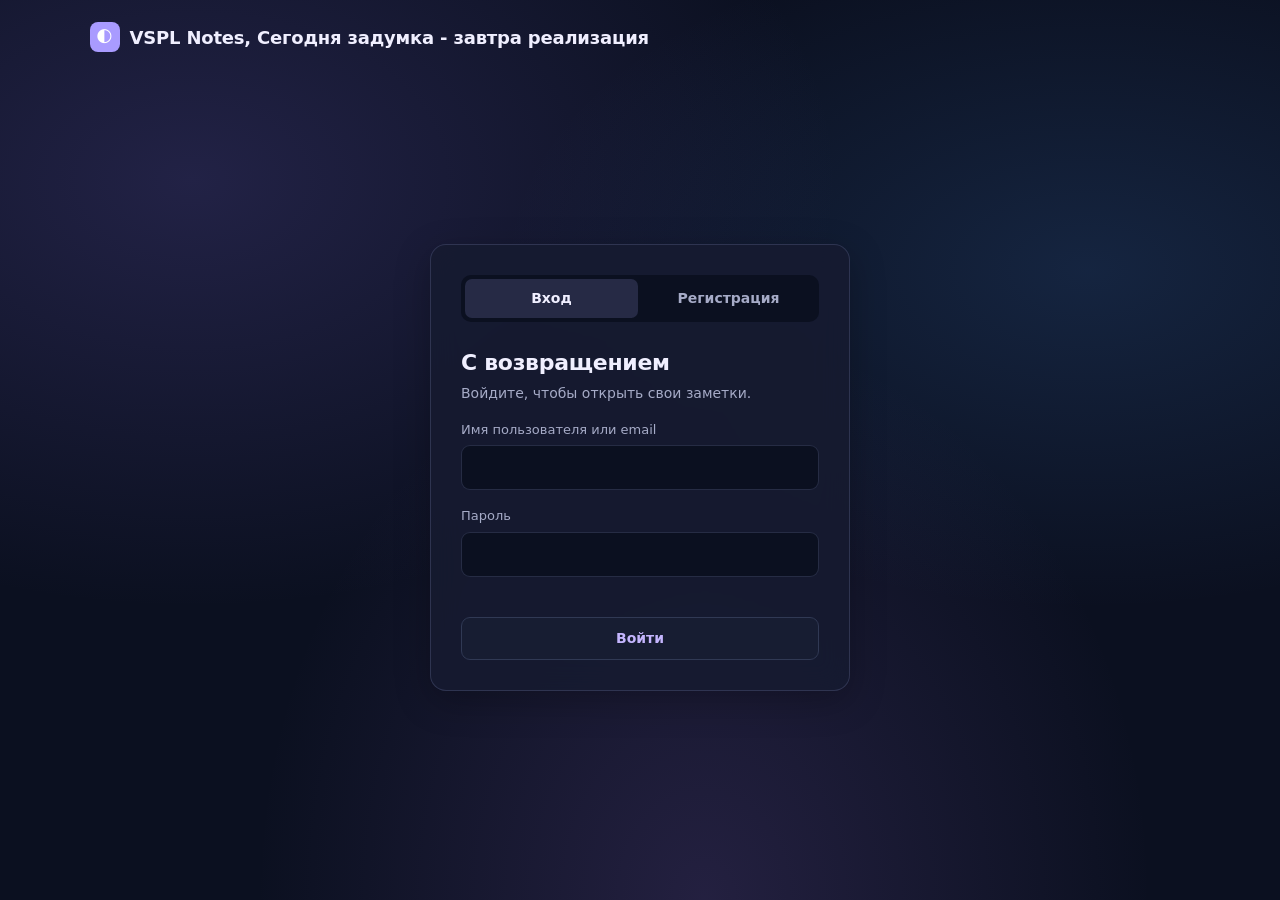
==== commit 55db5567: "index.html" ====
--- a/index.html
+++ b/index.html
@@ -10,7 +10,7 @@
 
     <header class="auth-header">
         <a href="index.html" class="logo" data-logo>
-            <span class="logo-icon">▤</span>VSPL Notes
+            <span class="logo-icon">🌓</span>VSPL Notes, Сегодня задумка - завтра реализация
         </a>
     </header>
 
--- a/style.css
+++ b/style.css
@@ -1171,3 +1171,109 @@
         0 0 18px rgba(160, 145, 240, 0.10),
         inset 0 1px 0 rgba(255, 255, 255, 0.95);
 }
+
+
+
+/* Исправление кнопок на странице категорий */
+.primary-btn {
+    display: inline-flex;
+    align-items: center;
+    justify-content: center;
+    gap: 8px;
+    padding: 10px 18px;
+    border: 1px solid var(--accent);
+    border-radius: 9px;
+    background: var(--accent);
+    color: #17132e;
+    font: inherit;
+    font-size: 14px;
+    font-weight: 700;
+    cursor: pointer;
+    transition: background 0.2s ease, transform 0.2s ease;
+}
+
+.primary-btn:hover {
+    background: var(--accent-hover);
+    border-color: var(--accent-hover);
+    color: #17132e;
+}
+
+.secondary-btn {
+    display: inline-flex;
+    align-items: center;
+    justify-content: center;
+    padding: 10px 18px;
+    border: 1px solid var(--border);
+    border-radius: 9px;
+    background: var(--surface-2);
+    color: var(--text);
+    font: inherit;
+    font-size: 14px;
+    font-weight: 600;
+    cursor: pointer;
+}
+
+.secondary-btn:hover {
+    border-color: var(--accent);
+}
+
+.category-card .btn-danger,
+.category-card button {
+    color: var(--danger);
+}
+
+.category-card .btn-danger:hover,
+.category-card button:hover {
+    background: var(--danger);
+    color: #fff;
+}
+
+.category-form {
+    max-width: 560px;
+    margin-bottom: 24px;
+    padding: 22px;
+    border: 1px solid var(--border);
+    border-radius: var(--radius);
+    background: var(--surface);
+}
+
+.category-form label {
+    display: block;
+    margin: 12px 0 6px;
+    color: var(--muted);
+    font-size: 13px;
+}
+
+.category-form input,
+.category-form textarea {
+    width: 100%;
+    padding: 11px 13px;
+    border: 1px solid var(--border);
+    border-radius: 9px;
+    background: var(--bg);
+    color: var(--text);
+}
+
+.category-form textarea {
+    min-height: 90px;
+    resize: vertical;
+}
+
+.category-form .form-actions {
+    display: flex;
+    flex-wrap: wrap;
+    gap: 10px;
+    margin-top: 16px;
+}
+
+.btn-primary {
+    background: #171d32;
+    color: #c4b5fd;
+    border: 1px solid #303954;
+}
+
+.btn-primary:hover {
+    background: #222a43;
+    border-color: #a99bff;
+    color: #ffffff;
+}
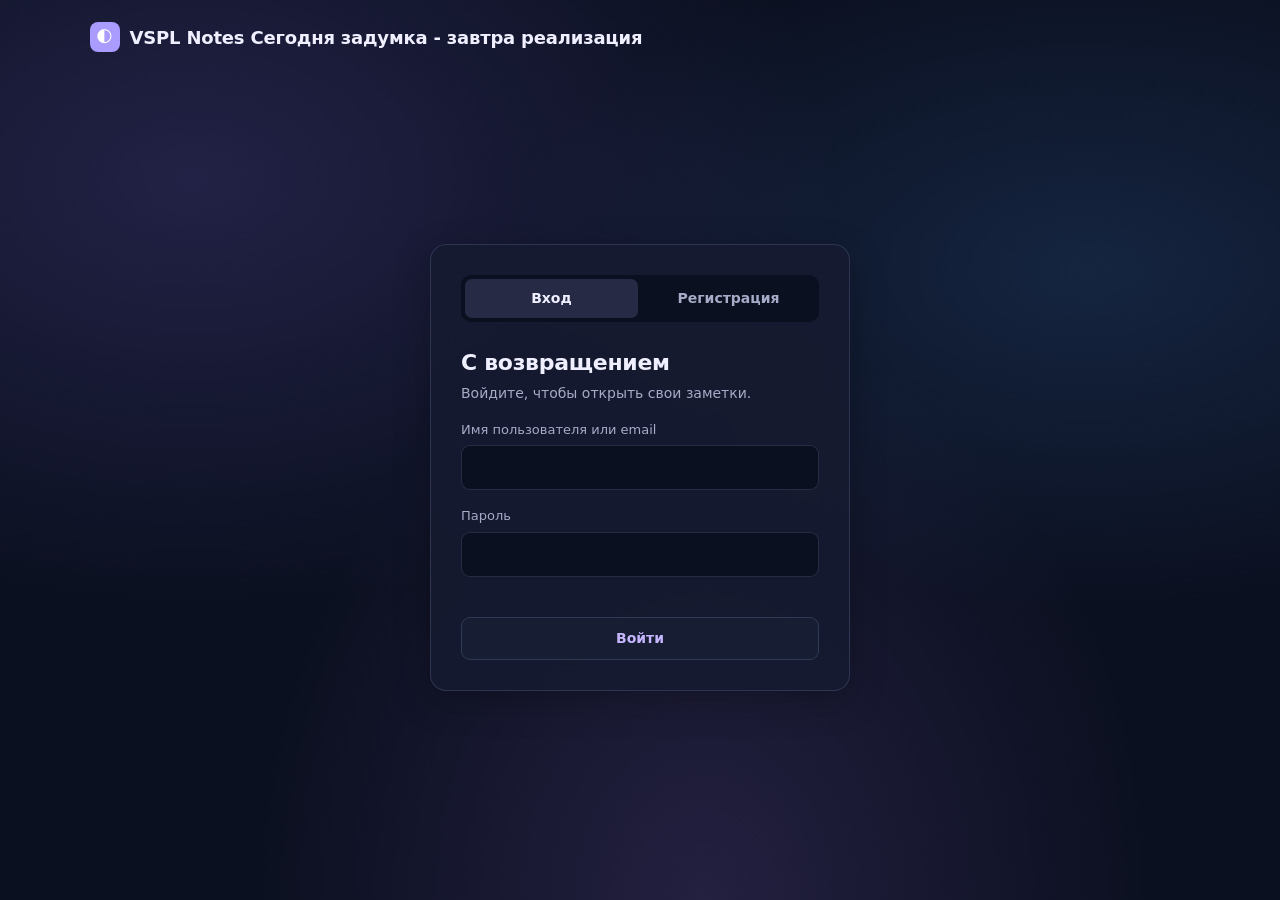
==== commit 30b9f0f5: "index.html" ====
--- a/index.html
+++ b/index.html
@@ -10,7 +10,7 @@
 
     <header class="auth-header">
         <a href="index.html" class="logo" data-logo>
-            <span class="logo-icon">🌓</span>VSPL Notes, Сегодня задумка - завтра реализация
+            <span class="logo-icon">🌓</span>VSPL Notes Сегодня задумка - завтра реализация
         </a>
     </header>
 
